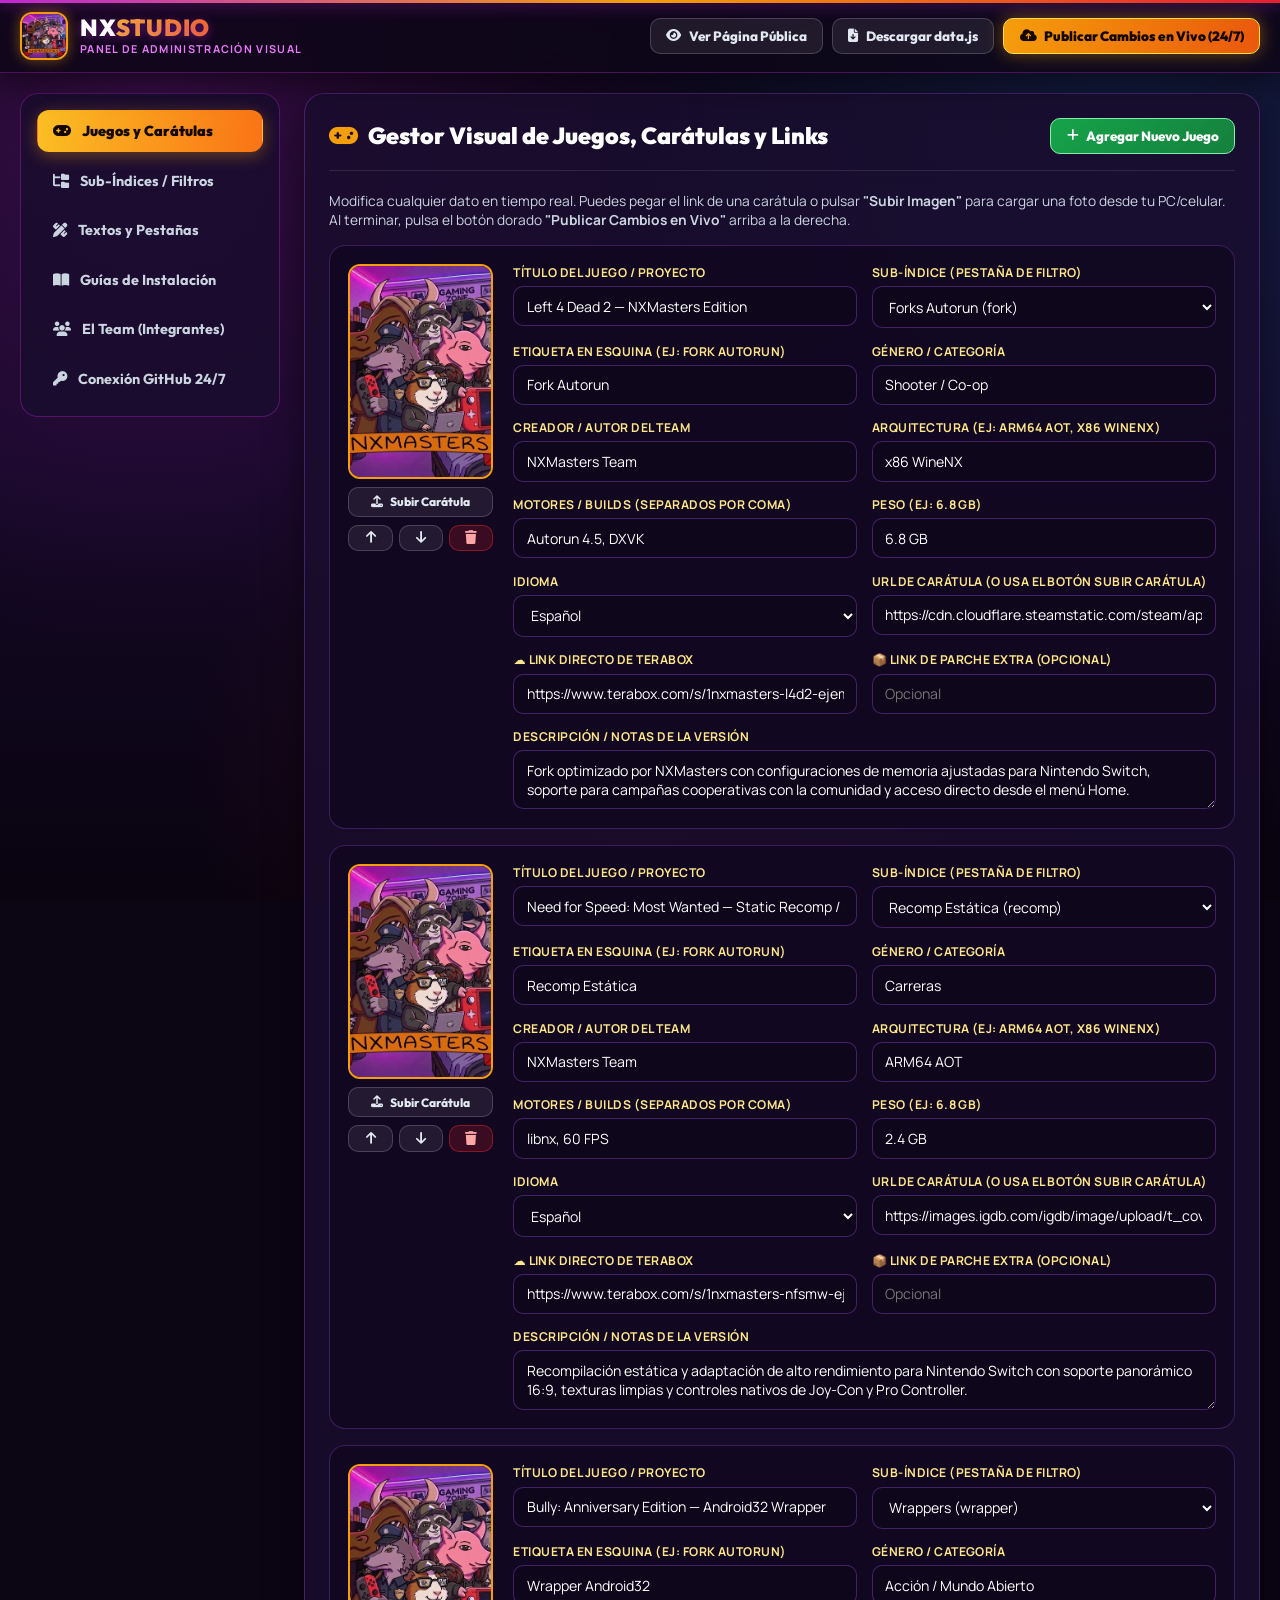
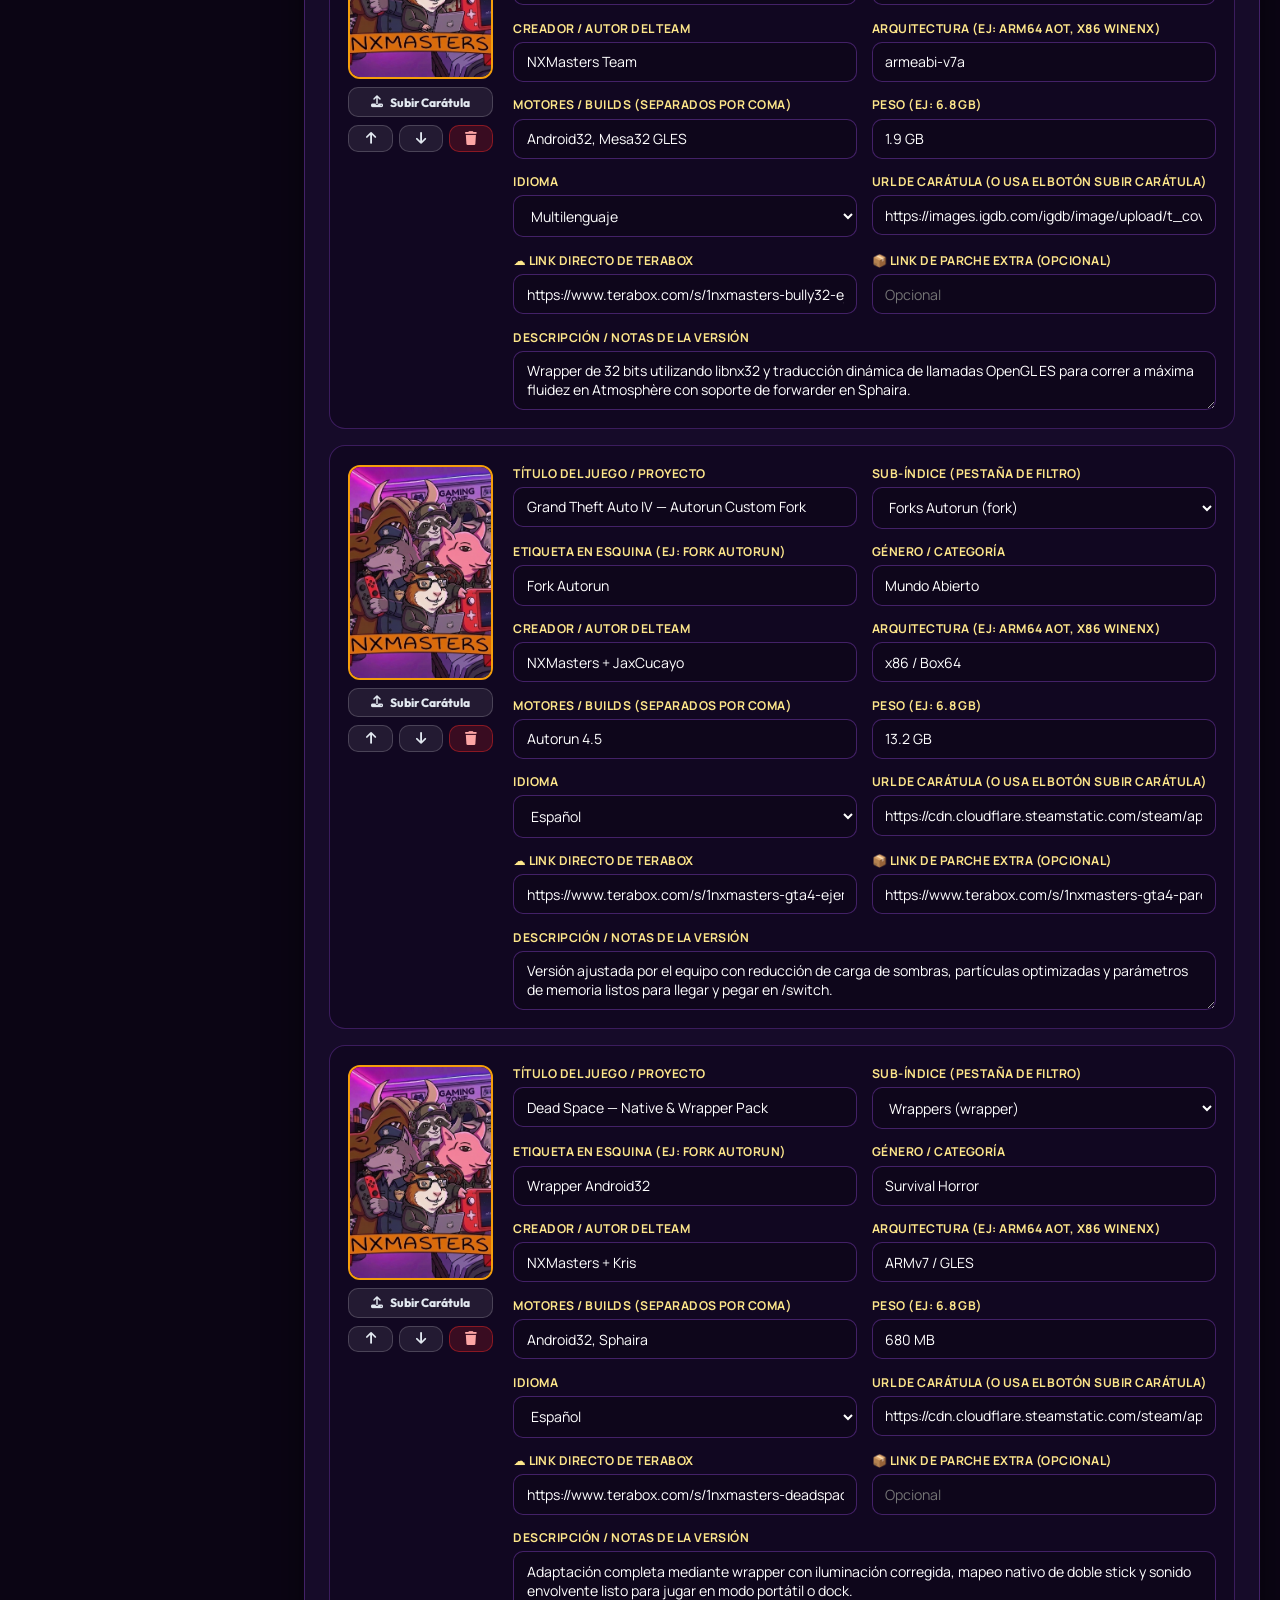
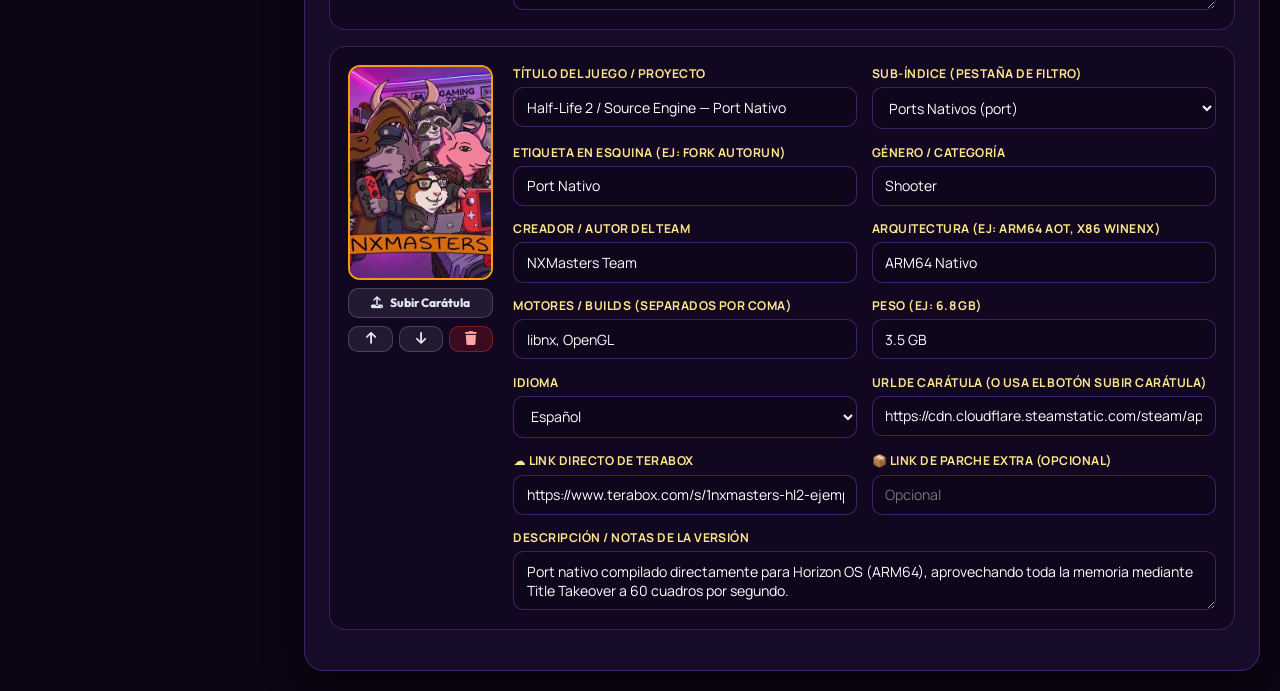
==== admin.html @ 5df5d1df "Add NXMASTERS Visual Studio CMS (admin.html)" ====
<!DOCTYPE html>
<html lang="es">
<head>
    <meta charset="UTF-8">
    <meta name="viewport" content="width=device-width, initial-scale=1.0">
    <title>NXMASTERS Studio — Editor Visual de la Página</title>
    <link rel="icon" type="image/jpeg" href="assets/nxmasters_logo.jpg">
    <link rel="preconnect" href="https://fonts.googleapis.com">
    <link rel="preconnect" href="https://fonts.gstatic.com" crossorigin>
    <link rel="stylesheet" href="https://fonts.googleapis.com/css2?family=Outfit:wght@400;600;700;800;900&family=Manrope:wght@400;500;700&display=swap">
    <link rel="stylesheet" href="https://cdnjs.cloudflare.com/ajax/libs/font-awesome/6.5.1/css/all.min.css">
    <link rel="stylesheet" href="styles.css">
    <style>
        .admin-layout {
            max-width: 1580px;
            margin: 0 auto;
            padding: 1.25rem;
            display: grid;
            grid-template-columns: 260px 1fr;
            gap: 1.5rem;
            align-items: start;
        }
        .admin-sidebar {
            background: var(--surface-1);
            border: 1px solid var(--border-neon);
            border-radius: 18px;
            padding: 1rem;
            position: sticky;
            top: 84px;
            display: flex;
            flex-direction: column;
            gap: 0.45rem;
        }
        .side-btn {
            display: flex;
            align-items: center;
            gap: 0.65rem;
            width: 100%;
            text-align: left;
            padding: 0.7rem 0.95rem;
            border-radius: 12px;
            border: 1px solid transparent;
            background: transparent;
            color: var(--text-muted);
            font-family: 'Outfit', sans-serif;
            font-weight: 700;
            font-size: 0.9rem;
            cursor: pointer;
            transition: all 0.2s;
        }
        .side-btn:hover {
            background: rgba(168, 85, 247, 0.14);
            color: #fff;
        }
        .side-btn.active {
            background: linear-gradient(100deg, #fbbf24, #f97316);
            color: #140800;
            font-weight: 900;
            box-shadow: 0 4px 16px rgba(245, 158, 11, 0.35);
        }
        .admin-panel {
            background: var(--surface-1);
            border: 1px solid rgba(168, 85, 247, 0.3);
            border-radius: 20px;
            padding: 1.5rem;
            box-shadow: 0 12px 36px rgba(0, 0, 0, 0.5);
        }
        .panel-header {
            display: flex;
            justify-content: space-between;
            align-items: center;
            flex-wrap: wrap;
            gap: 1rem;
            padding-bottom: 1rem;
            margin-bottom: 1.25rem;
            border-bottom: 1px solid rgba(255, 255, 255, 0.1);
        }
        .panel-header h2 {
            font-family: 'Outfit', sans-serif;
            font-size: 1.45rem;
            font-weight: 900;
            color: #fff;
            display: flex;
            align-items: center;
            gap: 0.6rem;
        }
        .form-grid {
            display: grid;
            grid-template-columns: repeat(auto-fit, minmax(240px, 1fr));
            gap: 0.9rem;
        }
        .field {
            display: flex;
            flex-direction: column;
            gap: 0.32rem;
        }
        .field.full {
            grid-column: 1 / -1;
        }
        .field label {
            font-size: 0.76rem;
            font-weight: 700;
            color: #fde68a;
            text-transform: uppercase;
            letter-spacing: 0.04em;
        }
        .field input, .field select, .field textarea {
            background: rgba(15, 7, 28, 0.92);
            border: 1px solid rgba(168, 85, 247, 0.35);
            border-radius: 10px;
            padding: 0.6rem 0.8rem;
            color: #fff;
            font-family: inherit;
            font-size: 0.88rem;
            width: 100%;
        }
        .field input:focus, .field select:focus, .field textarea:focus {
            outline: none;
            border-color: var(--banner-gold);
            box-shadow: 0 0 0 3px rgba(245, 158, 11, 0.2);
        }
        .editor-card {
            background: rgba(17, 8, 32, 0.85);
            border: 1px solid rgba(168, 85, 247, 0.28);
            border-radius: 16px;
            padding: 1.15rem;
            margin-bottom: 1rem;
            display: grid;
            grid-template-columns: 145px 1fr;
            gap: 1.25rem;
            align-items: start;
        }
        .cover-preview-box {
            display: flex;
            flex-direction: column;
            gap: 0.5rem;
            align-items: center;
        }
        .cover-preview-box img {
            width: 145px;
            height: 215px;
            object-fit: cover;
            border-radius: 12px;
            border: 2px solid var(--banner-gold);
            background: #120722;
        }
        .btn-action {
            display: inline-flex;
            align-items: center;
            justify-content: center;
            gap: 0.45rem;
            padding: 0.55rem 0.95rem;
            border-radius: 10px;
            font-family: 'Outfit', sans-serif;
            font-weight: 800;
            font-size: 0.84rem;
            cursor: pointer;
            border: 1px solid transparent;
            transition: all 0.2s;
            color: #fff;
        }
        .btn-add {
            background: linear-gradient(135deg, #16a34a, #15803d);
            border-color: #86efac;
        }
        .btn-publish {
            background: linear-gradient(100deg, #f59e0b, #ea580c);
            color: #140800;
            border-color: #fde047;
            font-weight: 900;
            box-shadow: 0 0 18px rgba(245, 158, 11, 0.45);
        }
        .btn-publish:hover {
            transform: translateY(-1px) scale(1.02);
        }
        .btn-danger {
            background: rgba(220, 38, 38, 0.2);
            border-color: rgba(220, 38, 38, 0.5);
            color: #fca5a5;
        }
        .btn-danger:hover {
            background: #dc2626;
            color: #fff;
        }
        .btn-soft {
            background: rgba(255, 255, 255, 0.08);
            border-color: rgba(255, 255, 255, 0.18);
            color: #e2e8f0;
        }
        .btn-soft:hover {
            background: rgba(255, 255, 255, 0.16);
        }
        .status-toast {
            position: fixed;
            bottom: 20px;
            right: 20px;
            z-index: 200;
            padding: 0.85rem 1.25rem;
            border-radius: 14px;
            background: #16a34a;
            color: #fff;
            font-family: 'Outfit', sans-serif;
            font-weight: 800;
            box-shadow: 0 12px 30px rgba(0,0,0,0.6);
            display: none;
        }
        @media (max-width: 900px) {
            .admin-layout { grid-template-columns: 1fr; }
            .admin-sidebar { position: static; flex-direction: row; flex-wrap: wrap; }
            .side-btn { width: auto; flex: 1 1 auto; }
            .editor-card { grid-template-columns: 1fr; justify-items: center; }
        }
    </style>
</head>
<body>

    <!-- BARRA SUPERIOR DEL ESTUDIO VISUAL -->
    <header class="glass-header">
        <div class="site-bar">
            <a href="index.html" class="brand">
                <img src="assets/nxmasters_logo.jpg" alt="Logo" class="brand-avatar">
                <div class="brand-title-wrap">
                    <span class="brand-name">NX<span class="brand-gold">STUDIO</span></span>
                    <span class="brand-sub">Panel de Administración Visual</span>
                </div>
            </a>

            <div style="display:flex;align-items:center;gap:0.6rem;flex-wrap:wrap;">
                <a href="index.html" target="_blank" class="btn-action btn-soft" style="text-decoration:none;">
                    <i class="fa-solid fa-eye"></i> Ver Página Pública
                </a>
                <button type="button" class="btn-action btn-soft" onclick="downloadDataJs()">
                    <i class="fa-solid fa-file-arrow-down"></i> Descargar data.js
                </button>
                <button type="button" class="btn-action btn-publish" id="btn-save-cloud" onclick="publishToGitHub()">
                    <i class="fa-solid fa-cloud-arrow-up"></i> Publicar Cambios en Vivo (24/7)
                </button>
            </div>
        </div>
    </header>

    <div class="admin-layout">
        <!-- MENÚ LATERAL -->
        <aside class="admin-sidebar">
            <button type="button" class="side-btn active" data-sec="juegos" onclick="showAdminSection('juegos')">
                <i class="fa-solid fa-gamepad"></i> Juegos y Carátulas
            </button>
            <button type="button" class="side-btn" data-sec="subindices" onclick="showAdminSection('subindices')">
                <i class="fa-solid fa-folder-tree"></i> Sub-Índices / Filtros
            </button>
            <button type="button" class="side-btn" data-sec="pagina" onclick="showAdminSection('pagina')">
                <i class="fa-solid fa-pen-ruler"></i> Textos y Pestañas
            </button>
            <button type="button" class="side-btn" data-sec="guias" onclick="showAdminSection('guias')">
                <i class="fa-solid fa-book-open"></i> Guías de Instalación
            </button>
            <button type="button" class="side-btn" data-sec="team" onclick="showAdminSection('team')">
                <i class="fa-solid fa-users"></i> El Team (Integrantes)
            </button>
            <button type="button" class="side-btn" data-sec="conexion" onclick="showAdminSection('conexion')">
                <i class="fa-solid fa-key"></i> Conexión GitHub 24/7
            </button>
        </aside>

        <!-- PANEL CENTRAL -->
        <main class="admin-panel">

            <!-- SECCIÓN 1: JUEGOS, CARÁTULAS Y LINKS TERABOX -->
            <section id="sec-juegos">
                <div class="panel-header">
                    <h2><i class="fa-solid fa-gamepad" style="color:var(--banner-gold);"></i> Gestor Visual de Juegos, Carátulas y Links</h2>
                    <button type="button" class="btn-action btn-add" onclick="addNewGame()">
                        <i class="fa-solid fa-plus"></i> Agregar Nuevo Juego
                    </button>
                </div>
                <p style="color:var(--text-muted);font-size:0.86rem;margin-bottom:1rem;">
                    Modifica cualquier dato en tiempo real. Puedes pegar el link de una carátula o pulsar <strong>"Subir Imagen"</strong> para cargar una foto desde tu PC/celular. Al terminar, pulsa el botón dorado <strong>"Publicar Cambios en Vivo"</strong> arriba a la derecha.
                </p>
                <div id="admin-games-list"></div>
            </section>

            <!-- SECCIÓN 2: SUB-ÍNDICES / CATEGORÍAS DE FILTRADO -->
            <section id="sec-subindices" class="hidden">
                <div class="panel-header">
                    <h2><i class="fa-solid fa-folder-tree" style="color:var(--banner-gold);"></i> Sub-Índices y Botones de Filtro</h2>
                    <button type="button" class="btn-action btn-add" onclick="addSubIndex()">
                        <i class="fa-solid fa-plus"></i> Nuevo Sub-Índice
                    </button>
                </div>
                <p style="color:var(--text-muted);font-size:0.86rem;margin-bottom:1rem;">
                    Aquí puedes crear nuevos sub-índices (por ejemplo: <em>DLCs</em>, <em>Mods</em>, <em>Parches</em>, <em>Emuladores</em>), cambiarles el nombre, el color de la etiqueta o el ícono FontAwesome.
                </p>
                <div id="admin-subindices-list"></div>
            </section>

            <!-- SECCIÓN 3: INFORMACIÓN DE LA PÁGINA Y PESTAÑAS -->
            <section id="sec-pagina" class="hidden">
                <div class="panel-header">
                    <h2><i class="fa-solid fa-pen-ruler" style="color:var(--banner-gold);"></i> Información de la Página, Banner y Pestañas</h2>
                </div>
                <div id="admin-site-form" class="form-grid"></div>
            </section>

            <!-- SECCIÓN 4: GUÍAS DE INSTALACIÓN -->
            <section id="sec-guias" class="hidden">
                <div class="panel-header">
                    <h2><i class="fa-solid fa-book-open" style="color:var(--banner-gold);"></i> Editor de Guías de Instalación</h2>
                    <button type="button" class="btn-action btn-add" onclick="addGuide()">
                        <i class="fa-solid fa-plus"></i> Nueva Tarjeta de Guía
                    </button>
                </div>
                <div id="admin-guides-list"></div>
            </section>

            <!-- SECCIÓN 5: EL TEAM -->
            <section id="sec-team" class="hidden">
                <div class="panel-header">
                    <h2><i class="fa-solid fa-users" style="color:var(--banner-gold);"></i> Integrantes del Team NXMASTERS</h2>
                    <button type="button" class="btn-action btn-add" onclick="addTeamMember()">
                        <i class="fa-solid fa-plus"></i> Agregar Integrante
                    </button>
                </div>
                <div id="admin-team-list"></div>
            </section>

            <!-- SECCIÓN 6: CONEXIÓN GITHUB -->
            <section id="sec-conexion" class="hidden">
                <div class="panel-header">
                    <h2><i class="fa-solid fa-key" style="color:var(--banner-gold);"></i> Conexión Directa con GitHub (`Boss-Shifu/nxmasters`)</h2>
                </div>
                <div class="form-grid">
                    <div class="field full">
                        <label>Repositorio de Destino (Usuario/Repo)</label>
                        <input type="text" id="gh-repo" value="Boss-Shifu/nxmasters" onchange="saveCreds()">
                    </div>
                    <div class="field full">
                        <label>Token de Acceso de GitHub (Se guarda de forma segura solo en tu navegador)</label>
                        <input type="password" id="gh-token" placeholder="gho_xxxxxxxxxxxx o ghp_xxxxxxxxxxxx" onchange="saveCreds()">
                        <small style="color:var(--text-dim);margin-top:0.35rem;">
                            💡 Si abres este panel con el acceso directo <strong>Abrir-Editor-Visual.bat</strong> de tu carpeta <code>WEB NXMasters</code>, el token se conecta automáticamente sin que tengas que escribir nada.
                        </small>
                    </div>
                </div>
            </section>

        </main>
    </div>

    <div id="toast" class="status-toast"></div>

    <script src="data.js"></script>
    <script>
        let state = JSON.parse(JSON.stringify(window.NX_CONFIG));

        document.addEventListener("DOMContentLoaded", () => {
            // Si viene token por hash desde Abrir-Editor-Visual.bat, guardarlo en localStorage y limpiar la URL
            if (window.location.hash.startsWith("#token=")) {
                const tok = decodeURIComponent(window.location.hash.replace("#token=", "").trim());
                if (tok) {
                    localStorage.setItem("nxm_gh_token", tok);
                    history.replaceState(null, "", window.location.pathname);
                    showToast("🔑 Conectado automáticamente a tu cuenta Boss-Shifu");
                }
            }
            document.getElementById("gh-token").value = localStorage.getItem("nxm_gh_token") || "";
            document.getElementById("gh-repo").value = localStorage.getItem("nxm_gh_repo") || "Boss-Shifu/nxmasters";

            renderAllAdmin();
        });

        function saveCreds() {
            localStorage.setItem("nxm_gh_token", document.getElementById("gh-token").value.trim());
            localStorage.setItem("nxm_gh_repo", document.getElementById("gh-repo").value.trim());
        }

        function showToast(msg, isError = false) {
            const t = document.getElementById("toast");
            t.style.background = isError ? "#dc2626" : "#16a34a";
            t.textContent = msg;
            t.style.display = "block";
            setTimeout(() => { t.style.display = "none"; }, 4200);
        }

        function showAdminSection(sec) {
            ["juegos", "subindices", "pagina", "guias", "team", "conexion"].forEach(s => {
                document.getElementById(`sec-${s}`).classList.toggle("hidden", s !== sec);
            });
            document.querySelectorAll(".admin-sidebar .side-btn").forEach(b => {
                b.classList.toggle("active", b.dataset.sec === sec);
            });
        }

        function renderAllAdmin() {
            renderAdminGames();
            renderAdminSubIndices();
            renderAdminSite();
            renderAdminGuides();
            renderAdminTeam();
        }

        // ================= 1. JUEGOS =================
        function renderAdminGames() {
            const container = document.getElementById("admin-games-list");
            const subOptions = (state.subIndices || []).filter(s => s.id !== "todos" && s.id !== "espanol");

            container.innerHTML = (state.games || []).map((g, idx) => `
                <div class="editor-card">
                    <div class="cover-preview-box">
                        <img src="${g.image || 'assets/nxmasters_logo.jpg'}" id="preview-img-${idx}" onerror="this.src='assets/nxmasters_logo.jpg'">
                        <label class="btn-action btn-soft" style="width:100%;font-size:0.75rem;padding:0.4rem;cursor:pointer;">
                            <i class="fa-solid fa-upload"></i> Subir Carátula
                            <input type="file" accept="image/*" style="display:none;" onchange="handleCoverUpload(${idx}, this)">
                        </label>
                        <div style="display:flex;gap:0.35rem;width:100%;">
                            <button type="button" class="btn-action btn-soft" style="flex:1;padding:0.35rem;" onclick="moveGame(${idx}, -1)" title="Subir"><i class="fa-solid fa-arrow-up"></i></button>
                            <button type="button" class="btn-action btn-soft" style="flex:1;padding:0.35rem;" onclick="moveGame(${idx}, 1)" title="Bajar"><i class="fa-solid fa-arrow-down"></i></button>
                            <button type="button" class="btn-action btn-danger" style="flex:1;padding:0.35rem;" onclick="deleteGame(${idx})" title="Eliminar"><i class="fa-solid fa-trash"></i></button>
                        </div>
                    </div>

                    <div class="form-grid">
                        <div class="field">
                            <label>Título del Juego / Proyecto</label>
                            <input type="text" value="${escapeAttr(g.title)}" oninput="state.games[${idx}].title = this.value">
                        </div>
                        <div class="field">
                            <label>Sub-Índice (Pestaña de Filtro)</label>
                            <select onchange="updateGameType(${idx}, this.value)">
                                ${subOptions.map(s => `<option value="${s.id}" ${g.type === s.id ? 'selected' : ''}>${s.label} (${s.id})</option>`).join("")}
                            </select>
                        </div>
                        <div class="field">
                            <label>Etiqueta en Esquina (Ej: Fork Autorun)</label>
                            <input type="text" value="${escapeAttr(g.typeLabel)}" oninput="state.games[${idx}].typeLabel = this.value">
                        </div>
                        <div class="field">
                            <label>Género / Categoría</label>
                            <input type="text" value="${escapeAttr(g.category)}" oninput="state.games[${idx}].category = this.value">
                        </div>
                        <div class="field">
                            <label>Creador / Autor del Team</label>
                            <input type="text" value="${escapeAttr(g.author)}" oninput="state.games[${idx}].author = this.value">
                        </div>
                        <div class="field">
                            <label>Arquitectura (Ej: ARM64 AOT, x86 WineNX)</label>
                            <input type="text" value="${escapeAttr(g.arch)}" oninput="state.games[${idx}].arch = this.value">
                        </div>
                        <div class="field">
                            <label>Motores / Builds (Separados por coma)</label>
                            <input type="text" value="${escapeAttr((g.engine || []).join(', '))}" oninput="state.games[${idx}].engine = this.value.split(',').map(x=>x.trim()).filter(Boolean)">
                        </div>
                        <div class="field">
                            <label>Peso (Ej: 6.8 GB)</label>
                            <input type="text" value="${escapeAttr(g.size)}" oninput="state.games[${idx}].size = this.value">
                        </div>
                        <div class="field">
                            <label>Idioma</label>
                            <select onchange="state.games[${idx}].language = this.value">
                                <option value="es" ${g.language === 'es' ? 'selected' : ''}>Español</option>
                                <option value="multi" ${g.language === 'multi' ? 'selected' : ''}>Multilenguaje</option>
                                <option value="en" ${g.language === 'en' ? 'selected' : ''}>Inglés</option>
                            </select>
                        </div>
                        <div class="field">
                            <label>URL de Carátula (o usa el botón Subir Carátula)</label>
                            <input type="text" id="img-input-${idx}" value="${escapeAttr(g.image)}" oninput="state.games[${idx}].image = this.value; document.getElementById('preview-img-${idx}').src = this.value">
                        </div>
                        <div class="field">
                            <label>☁️ Link Directo de TeraBox</label>
                            <input type="url" value="${escapeAttr(g.teraboxLink)}" placeholder="https://1024terabox.com/s/..." oninput="state.games[${idx}].teraboxLink = this.value">
                        </div>
                        <div class="field">
                            <label>📦 Link de Parche Extra (Opcional)</label>
                            <input type="url" value="${escapeAttr(g.patchLink || '')}" placeholder="Opcional" oninput="state.games[${idx}].patchLink = this.value">
                        </div>
                        <div class="field full">
                            <label>Descripción / Notas de la versión</label>
                            <textarea rows="2" oninput="state.games[${idx}].description = this.value">${escapeHtml(g.description || '')}</textarea>
                        </div>
                    </div>
                </div>
            `).join("");
        }

        function updateGameType(idx, newType) {
            state.games[idx].type = newType;
            const sub = (state.subIndices || []).find(s => s.id === newType);
            if (sub) state.games[idx].typeLabel = sub.label;
            renderAdminGames();
        }

        function addNewGame() {
            const nextId = Date.now();
            state.games.unshift({
                id: nextId,
                title: "Nuevo Proyecto NXMasters",
                type: "fork",
                typeLabel: "Fork Autorun",
                category: "Acción",
                arch: "ARM64 / WineNX",
                engine: ["Autorun 4.5"],
                size: "1.0 GB",
                language: "es",
                author: "NXMasters Team",
                image: "assets/nxmasters_logo.jpg",
                description: "Escribe aquí los detalles del port, wrapper, recompilación o fork.",
                teraboxLink: "https://www.terabox.com/",
                patchLink: ""
            });
            renderAdminGames();
            showToast("✨ Juego agregado al inicio de la lista");
        }

        function deleteGame(idx) {
            if (!confirm(`¿Eliminar "${state.games[idx].title}"?`)) return;
            state.games.splice(idx, 1);
            renderAdminGames();
        }

        function moveGame(idx, dir) {
            const target = idx + dir;
            if (target < 0 || target >= state.games.length) return;
            const temp = state.games[idx];
            state.games[idx] = state.games[target];
            state.games[target] = temp;
            renderAdminGames();
        }

        // Compresión de carátula en cliente para guardarla lista sin servidores externos
        function handleCoverUpload(idx, inputEl) {
            const file = inputEl.files && inputEl.files[0];
            if (!file) return;
            const reader = new FileReader();
            reader.onload = (e) => {
                const img = new Image();
                img.onload = () => {
                    const canvas = document.createElement("canvas");
                    const maxW = 480;
                    const maxH = 720;
                    let w = img.width;
                    let h = img.height;
                    if (w > maxW) { h = Math.round(h * (maxW / w)); w = maxW; }
                    if (h > maxH) { w = Math.round(w * (maxH / h)); h = maxH; }
                    canvas.width = w;
                    canvas.height = h;
                    const ctx = canvas.getContext("2d");
                    ctx.drawImage(img, 0, 0, w, h);
                    const dataUrl = canvas.toDataURL("image/jpeg", 0.84);
                    state.games[idx].image = dataUrl;
                    document.getElementById(`preview-img-${idx}`).src = dataUrl;
                    document.getElementById(`img-input-${idx}`).value = dataUrl;
                    showToast("🖼️ Carátula cargada y optimizada");
                };
                img.src = e.target.result;
            };
            reader.readAsDataURL(file);
        }

        // ================= 2. SUB-ÍNDICES =================
        function renderAdminSubIndices() {
            const container = document.getElementById("admin-subindices-list");
            container.innerHTML = (state.subIndices || []).map((sub, idx) => `
                <div class="form-grid" style="background:rgba(17,8,32,0.85);padding:1rem;border-radius:14px;margin-bottom:0.75rem;border:1px solid rgba(168,85,247,0.25);align-items:end;">
                    <div class="field">
                        <label>ID Interno (sin espacios)</label>
                        <input type="text" value="${escapeAttr(sub.id)}" ${sub.id === 'todos' ? 'disabled' : ''} oninput="state.subIndices[${idx}].id = this.value.toLowerCase().replace(/[^a-z0-9_-]/g,'')">
                    </div>
                    <div class="field">
                        <label>Nombre Visible en Botón</label>
                        <input type="text" value="${escapeAttr(sub.label)}" oninput="state.subIndices[${idx}].label = this.value">
                    </div>
                    <div class="field">
                        <label>Ícono (Ej: fa-bolt, fa-cube, fa-star)</label>
                        <input type="text" value="${escapeAttr(sub.icon || 'fa-gamepad')}" oninput="state.subIndices[${idx}].icon = this.value">
                    </div>
                    <div class="field">
                        <label>Color de Etiqueta</label>
                        <input type="color" value="${escapeAttr(sub.color || '#9333ea')}" style="height:40px;padding:4px;" oninput="state.subIndices[${idx}].color = this.value">
                    </div>
                    <div>
                        ${sub.id !== 'todos' ? `<button type="button" class="btn-action btn-danger" onclick="state.subIndices.splice(${idx},1);renderAdminSubIndices();renderAdminGames();"><i class="fa-solid fa-trash"></i> Borrar</button>` : ''}
                    </div>
                </div>
            `).join("");
        }

        function addSubIndex() {
            state.subIndices.push({
                id: "nuevo_" + (state.subIndices.length + 1),
                label: "Nueva Categoría",
                icon: "fa-star",
                color: "#0284c7"
            });
            renderAdminSubIndices();
            renderAdminGames();
        }

        // ================= 3. PÁGINA Y PESTAÑAS =================
        function renderAdminSite() {
            const s = state.site || (state.site = {});
            const nav = s.navTabs || (s.navTabs = { catalogo: "Catálogo", guias: "Guías de Instalación", team: "El Team" });
            const container = document.getElementById("admin-site-form");
            container.innerHTML = `
                <div class="field">
                    <label>Nombre Marca (Parte 1 Blanca)</label>
                    <input type="text" value="${escapeAttr(s.brandFirst || 'NX')}" oninput="state.site.brandFirst = this.value">
                </div>
                <div class="field">
                    <label>Nombre Marca (Parte 2 Dorada)</label>
                    <input type="text" value="${escapeAttr(s.brandHighlight || 'MASTERS')}" oninput="state.site.brandHighlight = this.value">
                </div>
                <div class="field">
                    <label>Subtítulo bajo el Logo</label>
                    <input type="text" value="${escapeAttr(s.subtitle || '')}" oninput="state.site.subtitle = this.value">
                </div>
                <div class="field">
                    <label>Texto Botón Comunidad (Discord / WhatsApp)</label>
                    <input type="text" value="${escapeAttr(s.communityLabel || '')}" oninput="state.site.communityLabel = this.value">
                </div>
                <div class="field full">
                    <label>Link de Invitación a tu Comunidad (Discord / WhatsApp / Telegram)</label>
                    <input type="url" value="${escapeAttr(s.communityUrl || '')}" oninput="state.site.communityUrl = this.value">
                </div>
                <div class="field">
                    <label>Nombre Pestaña 1 (Catálogo)</label>
                    <input type="text" value="${escapeAttr(nav.catalogo || 'Catálogo')}" oninput="state.site.navTabs.catalogo = this.value">
                </div>
                <div class="field">
                    <label>Nombre Pestaña 2 (Guías)</label>
                    <input type="text" value="${escapeAttr(nav.guias || 'Guías de Instalación')}" oninput="state.site.navTabs.guias = this.value">
                </div>
                <div class="field">
                    <label>Nombre Pestaña 3 (Team)</label>
                    <input type="text" value="${escapeAttr(nav.team || 'El Team')}" oninput="state.site.navTabs.team = this.value">
                </div>
                <div class="field">
                    <label>Título Banner (Prefijo)</label>
                    <input type="text" value="${escapeAttr(s.heroTitlePrefix || 'Bienvenidos a')}" oninput="state.site.heroTitlePrefix = this.value">
                </div>
                <div class="field">
                    <label>Título Banner (Cinta Dorada)</label>
                    <input type="text" value="${escapeAttr(s.heroRibbon || 'NXMASTERS')}" oninput="state.site.heroRibbon = this.value">
                </div>
                <div class="field full">
                    <label>Descripción Principal del Banner</label>
                    <textarea rows="3" oninput="state.site.heroDescription = this.value">${escapeHtml(s.heroDescription || '')}</textarea>
                </div>
                <div class="field full">
                    <label>Etiquetas del Banner (Separadas por coma)</label>
                    <input type="text" value="${escapeAttr((s.heroPills || []).join(', '))}" oninput="state.site.heroPills = this.value.split(',').map(x=>x.trim()).filter(Boolean)">
                </div>
            `;
        }

        // ================= 4. GUÍAS =================
        function renderAdminGuides() {
            const container = document.getElementById("admin-guides-list");
            container.innerHTML = (state.guides || []).map((g, idx) => `
                <div class="form-grid" style="background:rgba(17,8,32,0.85);padding:1.1rem;border-radius:14px;margin-bottom:0.85rem;border:1px solid rgba(168,85,247,0.25);">
                    <div class="field">
                        <label>Título de la Guía</label>
                        <input type="text" value="${escapeAttr(g.title)}" oninput="state.guides[${idx}].title = this.value">
                    </div>
                    <div class="field">
                        <label>Ícono (Ej: fa-bolt, fa-robot, fa-code-branch)</label>
                        <input type="text" value="${escapeAttr(g.icon || 'fa-book')}" oninput="state.guides[${idx}].icon = this.value">
                    </div>
                    <div class="field full">
                        <label>Pasos (Escribe 1 paso por cada línea)</label>
                        <textarea rows="4" oninput="state.guides[${idx}].steps = this.value.split('\\n').map(x=>x.trim()).filter(Boolean)">${escapeHtml((g.steps || []).join('\n'))}</textarea>
                    </div>
                    <div>
                        <button type="button" class="btn-action btn-danger" onclick="state.guides.splice(${idx},1);renderAdminGuides();"><i class="fa-solid fa-trash"></i> Eliminar Guía</button>
                    </div>
                </div>
            `).join("");
        }

        function addGuide() {
            state.guides.push({
                title: "Nueva Guía de Instalación",
                icon: "fa-screwdriver-wrench",
                steps: ["Paso 1: Descarga desde TeraBox.", "Paso 2: Copia a la microSD."]
            });
            renderAdminGuides();
        }

        // ================= 5. TEAM =================
        function renderAdminTeam() {
            const container = document.getElementById("admin-team-list");
            container.innerHTML = (state.team || []).map((m, idx) => `
                <div class="form-grid" style="background:rgba(17,8,32,0.85);padding:1rem;border-radius:14px;margin-bottom:0.75rem;border:1px solid rgba(168,85,247,0.25);align-items:end;">
                    <div class="field">
                        <label>Emoji / Avatar</label>
                        <input type="text" value="${escapeAttr(m.avatar)}" oninput="state.team[${idx}].avatar = this.value">
                    </div>
                    <div class="field">
                        <label>Nombre / Nick</label>
                        <input type="text" value="${escapeAttr(m.name)}" oninput="state.team[${idx}].name = this.value">
                    </div>
                    <div class="field">
                        <label>Rol en NXMASTERS</label>
                        <input type="text" value="${escapeAttr(m.role)}" oninput="state.team[${idx}].role = this.value">
                    </div>
                    <div class="field">
                        <label>Especialidad</label>
                        <input type="text" value="${escapeAttr(m.specialty)}" oninput="state.team[${idx}].specialty = this.value">
                    </div>
                    <div>
                        <button type="button" class="btn-action btn-danger" onclick="state.team.splice(${idx},1);renderAdminTeam();"><i class="fa-solid fa-trash"></i></button>
                    </div>
                </div>
            `).join("");
        }

        function addTeamMember() {
            state.team.push({
                name: "Nuevo Miembro",
                avatar: "🎮",
                role: "Developer NX",
                specialty: "Ports & Comunidad"
            });
            renderAdminTeam();
        }

        // ================= GENERACIÓN Y PUBLICACIÓN 24/7 =================
        function buildDataJsString() {
            return `/**\n * CONFIGURACIÓN GENERADA POR NXMASTERS STUDIO\n */\nwindow.NX_CONFIG = ${JSON.stringify(state, null, 4)};\nwindow.NX_GAMES = window.NX_CONFIG.games;\nwindow.NX_TEAM = window.NX_CONFIG.team;\n`;
        }

        function downloadDataJs() {
            const blob = new Blob([buildDataJsString()], { type: "application/javascript;charset=utf-8" });
            const a = document.createElement("a");
            a.href = URL.createObjectURL(blob);
            a.download = "data.js";
            a.click();
            showToast("💾 Archivo data.js descargado");
        }

        async function publishToGitHub() {
            const token = (document.getElementById("gh-token").value || localStorage.getItem("nxm_gh_token") || "").trim();
            const repo = (document.getElementById("gh-repo").value || localStorage.getItem("nxm_gh_repo") || "Boss-Shifu/nxmasters").trim();

            if (!token) {
                showAdminSection("conexion");
                showToast("⚠️ Ingresa tu Token o abre el panel desde Abrir-Editor-Visual.bat", true);
                return;
            }

            const btn = document.getElementById("btn-save-cloud");
            const originalText = btn.innerHTML;
            btn.innerHTML = `<i class="fa-solid fa-spinner fa-spin"></i> Publicando en vivo...`;
            btn.disabled = true;

            try {
                const apiUrl = `https://api.github.com/repos/${repo}/contents/data.js`;
                const getRes = await fetch(apiUrl, {
                    headers: { "Authorization": `Bearer ${token}`, "Accept": "application/vnd.github+json" }
                });
                let sha = undefined;
                if (getRes.ok) {
                    const info = await getRes.json();
                    sha = info.sha;
                }

                const contentUtf8 = buildDataJsString();
                const base64Content = btoa(unescape(encodeURIComponent(contentUtf8)));

                const putRes = await fetch(apiUrl, {
                    method: "PUT",
                    headers: {
                        "Authorization": `Bearer ${token}`,
                        "Accept": "application/vnd.github+json",
                        "Content-Type": "application/json"
                    },
                    body: JSON.stringify({
                        message: "Update catalog via NXMASTERS Visual Studio",
                        content: base64Content,
                        sha: sha,
                        branch: "main"
                    })
                });

                if (!putRes.ok) {
                    const errText = await putRes.text();
                    throw new Error(errText);
                }

                showToast("✅ ¡Publicado en vivo! En ~20 segundos se refleja en toda la web.");
            } catch (err) {
                console.error(err);
                showToast("❌ Error al publicar en GitHub. Verifica la pestaña Conexión.", true);
            } finally {
                btn.innerHTML = originalText;
                btn.disabled = false;
            }
        }

        function escapeAttr(str) {
            return String(str || "").replace(/&/g, "&amp;").replace(/"/g, "&quot;").replace(/</g, "&lt;").replace(/>/g, "&gt;");
        }
        function escapeHtml(str) {
            return String(str || "").replace(/&/g, "&amp;").replace(/</g, "&lt;").replace(/>/g, "&gt;");
        }
    </script>
</body>
</html>
---- styles.css ----
:root {
    --bg-deep: #0b0514;
    --bg-room: #130924;
    --surface-1: rgba(26, 14, 46, 0.84);
    --surface-2: rgba(39, 21, 68, 0.94);
    --neon-purple: #c026d3;
    --neon-violet: #a855f7;
    --banner-gold: #f59e0b;
    --banner-orange: #ea580c;
    --joy-red: #e5202f;
    --joy-blue: #2f8cff;
    --terabox-cyan: #00d2ff;
    --text-main: #f8fafc;
    --text-muted: #cbd5e1;
    --text-dim: #94a3b8;
    --border-neon: rgba(192, 38, 211, 0.35);
    --border-gold: rgba(245, 158, 11, 0.45);
    --ease-spring: cubic-bezier(0.34, 1.56, 0.64, 1);
    --ease-out: cubic-bezier(0.22, 1, 0.36, 1);
}

* {
    box-sizing: border-box;
    margin: 0;
    padding: 0;
}

body {
    background-color: var(--bg-deep);
    background-image:
        radial-gradient(circle at 12% 10%, rgba(192, 38, 211, 0.22) 0%, transparent 40%),
        radial-gradient(circle at 88% 15%, rgba(47, 140, 255, 0.18) 0%, transparent 42%),
        radial-gradient(circle at 50% 85%, rgba(229, 32, 47, 0.14) 0%, transparent 45%),
        linear-gradient(180deg, #0d0518 0%, #140826 50%, #090410 100%);
    background-attachment: fixed;
    color: var(--text-main);
    font-family: 'Manrope', system-ui, -apple-system, sans-serif;
    min-height: 100vh;
    display: flex;
    flex-direction: column;
    justify-content: space-between;
    overflow-x: hidden;
}

body::before {
    content: "";
    position: fixed;
    top: 0;
    left: 0;
    right: 0;
    height: 3px;
    background: linear-gradient(90deg, var(--neon-purple), var(--banner-gold), var(--joy-red), var(--joy-blue), var(--neon-purple));
    background-size: 200% 100%;
    animation: ledFlow 6s linear infinite;
    z-index: 100;
    box-shadow: 0 0 16px var(--neon-purple);
}

@keyframes ledFlow {
    0% { background-position: 0% 50%; }
    100% { background-position: 200% 50%; }
}

.glass-header {
    position: sticky;
    top: 0;
    z-index: 50;
    background: rgba(13, 6, 24, 0.86);
    backdrop-filter: blur(16px);
    -webkit-backdrop-filter: blur(16px);
    border-bottom: 1px solid var(--border-neon);
    box-shadow: 0 8px 32px rgba(0, 0, 0, 0.55);
}

.site-bar {
    max-width: 1640px;
    margin: 0 auto;
    padding: 0.75rem 1.25rem;
    display: flex;
    align-items: center;
    justify-content: space-between;
    gap: 1rem;
    flex-wrap: wrap;
}

.brand {
    display: inline-flex;
    align-items: center;
    gap: 0.75rem;
    text-decoration: none;
}

.brand-avatar {
    width: 48px;
    height: 48px;
    border-radius: 12px;
    object-fit: cover;
    border: 2px solid var(--banner-gold);
    box-shadow: 0 0 14px rgba(245, 158, 11, 0.45);
    transition: transform 0.25s var(--ease-spring);
}

.brand:hover .brand-avatar {
    transform: scale(1.08) rotate(-3deg);
}

.brand-title-wrap {
    display: flex;
    flex-direction: column;
}

.brand-name {
    font-family: 'Outfit', sans-serif;
    font-weight: 900;
    font-size: 1.45rem;
    letter-spacing: 0.04em;
    color: #fff;
    line-height: 1;
    text-shadow: 0 2px 10px rgba(192, 38, 211, 0.5);
}

.brand-gold {
    background: linear-gradient(90deg, #fbbf24, #f97316);
    -webkit-background-clip: text;
    -webkit-text-fill-color: transparent;
}

.brand-sub {
    font-size: 0.68rem;
    font-weight: 700;
    letter-spacing: 0.12em;
    text-transform: uppercase;
    color: #e879f9;
    margin-top: 2px;
}

.search-box {
    position: relative;
    flex: 1 1 240px;
    max-width: 380px;
    transition: max-width 0.35s var(--ease-out);
}

.search-box:focus-within {
    max-width: 450px;
}

.search-box i {
    position: absolute;
    left: 14px;
    top: 50%;
    transform: translateY(-50%);
    color: var(--text-dim);
    font-size: 0.9rem;
    transition: color 0.2s;
}

.search-box:focus-within i {
    color: var(--banner-gold);
}

.glow-input {
    width: 100%;
    background: rgba(25, 12, 44, 0.9);
    border: 1px solid rgba(168, 85, 247, 0.35);
    border-radius: 999px;
    padding: 0.58rem 1rem 0.58rem 2.4rem;
    color: #fff;
    font-size: 0.88rem;
    font-family: inherit;
    transition: all 0.25s var(--ease-out);
}

.glow-input::placeholder {
    color: var(--text-dim);
}

.glow-input:focus {
    outline: none;
    border-color: var(--banner-gold);
    box-shadow: 0 0 0 3px rgba(245, 158, 11, 0.22), 0 0 18px rgba(192, 38, 211, 0.35);
}

.site-links {
    display: flex;
    align-items: center;
    gap: 0.35rem;
    flex-wrap: wrap;
}

.nav-pill {
    display: inline-flex;
    align-items: center;
    gap: 0.45rem;
    padding: 0.5rem 0.9rem;
    border-radius: 999px;
    color: var(--text-muted);
    text-decoration: none;
    font-family: 'Outfit', sans-serif;
    font-weight: 600;
    font-size: 0.86rem;
    background: transparent;
    border: 1px solid transparent;
    cursor: pointer;
    transition: all 0.22s var(--ease-out);
}

.nav-pill:hover {
    color: #fff;
    background: rgba(168, 85, 247, 0.14);
    border-color: rgba(168, 85, 247, 0.3);
}

.nav-pill.nav-active {
    color: #1a0d00;
    background: linear-gradient(100deg, #fbbf24, #f97316);
    border-color: #fde047;
    font-weight: 800;
    box-shadow: 0 0 18px rgba(245, 158, 11, 0.4);
}

.community-btn {
    display: inline-flex;
    align-items: center;
    gap: 0.5rem;
    padding: 0.55rem 1.05rem;
    border-radius: 999px;
    font-family: 'Outfit', sans-serif;
    font-weight: 700;
    font-size: 0.86rem;
    color: #fff;
    text-decoration: none;
    background: linear-gradient(135deg, #7e22ce, #c026d3);
    border: 1px solid rgba(240, 171, 252, 0.45);
    box-shadow: 0 4px 16px rgba(192, 38, 211, 0.4);
    transition: transform 0.25s var(--ease-spring), box-shadow 0.25s;
}

.community-btn:hover {
    transform: translateY(-2px) scale(1.02);
    box-shadow: 0 6px 22px rgba(192, 38, 211, 0.65);
}

.main-wrap {
    max-width: 1640px;
    margin: 0 auto;
    padding: 1.25rem;
    width: 100%;
    flex: 1;
}

.hero-banner {
    background: linear-gradient(135deg, rgba(35, 14, 64, 0.92) 0%, rgba(19, 8, 38, 0.96) 100%);
    border: 1px solid var(--border-neon);
    border-radius: 22px;
    padding: 1.4rem 1.75rem;
    margin-bottom: 1.5rem;
    display: grid;
    grid-template-columns: auto 1fr;
    align-items: center;
    gap: 1.5rem;
    position: relative;
    overflow: hidden;
    box-shadow: 0 14px 40px rgba(0, 0, 0, 0.5), inset 0 0 32px rgba(192, 38, 211, 0.12);
}

.hero-banner::after {
    content: "GAMING ZONE";
    position: absolute;
    right: 24px;
    top: 12px;
    font-family: 'Outfit', sans-serif;
    font-weight: 900;
    font-size: 2.6rem;
    letter-spacing: 0.08em;
    color: rgba(255, 255, 255, 0.04);
    pointer-events: none;
}

.hero-logo-card {
    width: 124px;
    height: 124px;
    border-radius: 18px;
    overflow: hidden;
    border: 2px solid var(--banner-gold);
    box-shadow: 0 0 24px rgba(245, 158, 11, 0.45);
    flex-shrink: 0;
    transition: transform 0.3s var(--ease-spring);
}

.hero-logo-card:hover {
    transform: scale(1.05) rotate(-2deg);
}

.hero-logo-card img {
    width: 100%;
    height: 100%;
    object-fit: cover;
}

.hero-info h1 {
    font-family: 'Outfit', sans-serif;
    font-weight: 900;
    font-size: clamp(1.35rem, 2.4vw, 2rem);
    color: #fff;
    display: flex;
    align-items: center;
    gap: 0.65rem;
    flex-wrap: wrap;
}

.ribbon-tag {
    display: inline-block;
    background: linear-gradient(100deg, #f59e0b, #ea580c);
    color: #140800;
    font-weight: 900;
    padding: 0.15rem 0.7rem;
    border-radius: 8px;
    border: 2px solid #dc2626;
    font-size: 0.85em;
    letter-spacing: 0.05em;
    box-shadow: 0 4px 12px rgba(234, 88, 12, 0.4);
}

.hero-info p {
    color: var(--text-muted);
    font-size: 0.92rem;
    margin-top: 0.45rem;
    max-width: 780px;
    line-height: 1.55;
}

.hero-badges {
    display: flex;
    flex-wrap: wrap;
    gap: 0.5rem;
    margin-top: 0.75rem;
}

.tech-pill {
    font-size: 0.75rem;
    font-weight: 700;
    padding: 0.25rem 0.65rem;
    border-radius: 999px;
    display: inline-flex;
    align-items: center;
    gap: 0.35rem;
    background: rgba(255, 255, 255, 0.06);
    border: 1px solid rgba(255, 255, 255, 0.14);
    color: #e2e8f0;
}

.tech-pill.terabox {
    background: rgba(0, 210, 255, 0.12);
    border-color: rgba(0, 210, 255, 0.4);
    color: #7dd3fc;
}

.filters-bar {
    display: flex;
    flex-wrap: wrap;
    align-items: center;
    gap: 0.55rem;
    margin-bottom: 1.25rem;
}

.filter-tab {
    background: var(--surface-1);
    border: 1px solid rgba(168, 85, 247, 0.28);
    color: var(--text-muted);
    padding: 0.46rem 0.9rem;
    border-radius: 999px;
    font-family: 'Outfit', sans-serif;
    font-weight: 600;
    font-size: 0.82rem;
    cursor: pointer;
    display: inline-flex;
    align-items: center;
    gap: 0.4rem;
    transition: all 0.2s var(--ease-out);
}

.filter-tab:hover {
    transform: translateY(-2px);
    color: #fff;
    border-color: var(--neon-purple);
}

.filter-tab.activo {
    background: linear-gradient(135deg, #c026d3, #7e22ce);
    color: #fff;
    border-color: #f0abfc;
    box-shadow: 0 0 14px rgba(192, 38, 211, 0.45);
}

.count-badge {
    margin-left: auto;
    font-family: 'Outfit', sans-serif;
    font-size: 0.8rem;
    font-weight: 700;
    padding: 0.35rem 0.8rem;
    border-radius: 999px;
    background: rgba(245, 158, 11, 0.14);
    border: 1px solid var(--border-gold);
    color: #fde68a;
}

.games-grid {
    display: grid;
    grid-template-columns: repeat(auto-fill, minmax(225px, 1fr));
    gap: 1.15rem;
}

.post-card {
    background: var(--surface-1);
    border: 1px solid rgba(168, 85, 247, 0.24);
    border-radius: 18px;
    overflow: hidden;
    display: flex;
    flex-direction: column;
    transition: transform 0.28s var(--ease-out), border-color 0.28s, box-shadow 0.28s;
    box-shadow: 0 10px 26px rgba(0, 0, 0, 0.45);
}

.post-card:hover {
    transform: translateY(-6px);
    border-color: var(--banner-gold);
    box-shadow: 0 16px 34px rgba(0, 0, 0, 0.65), 0 0 22px rgba(192, 38, 211, 0.3);
}

.cover-wrap {
    position: relative;
    aspect-ratio: 2 / 3;
    width: 100%;
    overflow: hidden;
    background: #1a0b2e;
}

.cover-wrap img {
    width: 100%;
    height: 100%;
    object-fit: cover;
    transition: transform 0.45s var(--ease-out);
}

.post-card:hover .cover-wrap img {
    transform: scale(1.06);
}

.badge-lang {
    position: absolute;
    top: 10px;
    left: 10px;
    z-index: 2;
    padding: 0.22rem 0.6rem;
    border-radius: 999px;
    font-family: 'Outfit', sans-serif;
    font-size: 0.72rem;
    font-weight: 700;
    display: inline-flex;
    align-items: center;
    gap: 0.3rem;
    backdrop-filter: blur(8px);
}

.badge-es { background: rgba(220, 38, 38, 0.88); color: #fff; border: 1px solid rgba(254, 202, 202, 0.45); }
.badge-multi { background: rgba(124, 58, 237, 0.88); color: #fff; border: 1px solid rgba(221, 214, 254, 0.45); }
.badge-en { background: rgba(30, 41, 59, 0.88); color: #cbd5e1; border: 1px solid rgba(148, 163, 184, 0.4); }

.badge-type {
    position: absolute;
    top: 10px;
    right: 10px;
    z-index: 2;
    padding: 0.22rem 0.65rem;
    border-radius: 999px;
    font-family: 'Outfit', sans-serif;
    font-size: 0.72rem;
    font-weight: 800;
    display: inline-flex;
    align-items: center;
    gap: 0.32rem;
    color: #fff;
    box-shadow: 0 4px 12px rgba(0, 0, 0, 0.45);
}

.type-fork { background: linear-gradient(135deg, #2563eb, #1d4ed8); }
.type-wrapper { background: linear-gradient(135deg, #16a34a, #15803d); }
.type-port { background: linear-gradient(135deg, #ea580c, #c2410c); }
.type-recomp { background: linear-gradient(135deg, #c026d3, #9333ea); border: 1px solid #f5d0fe; }

.cover-builds {
    position: absolute;
    bottom: 10px;
    right: 10px;
    z-index: 2;
    display: flex;
    gap: 0.3rem;
    flex-wrap: wrap;
}

.cover-build {
    background: rgba(15, 7, 28, 0.9);
    border: 1px solid var(--border-gold);
    color: #fde047;
    font-family: 'Outfit', sans-serif;
    font-size: 0.7rem;
    font-weight: 700;
    padding: 0.16rem 0.5rem;
    border-radius: 6px;
}

.card-body {
    padding: 0.95rem;
    display: flex;
    flex-direction: column;
    gap: 0.5rem;
    flex: 1;
}

.card-top {
    display: flex;
    align-items: center;
    justify-content: space-between;
    gap: 0.4rem;
}

.chip-cat {
    font-size: 0.7rem;
    font-weight: 800;
    text-transform: uppercase;
    letter-spacing: 0.05em;
    padding: 0.18rem 0.55rem;
    border-radius: 6px;
    background: rgba(229, 32, 47, 0.18);
    color: #fda4af;
    border: 1px solid rgba(229, 32, 47, 0.35);
}

.credit-porter {
    font-size: 0.72rem;
    font-weight: 700;
    color: #f5d0fe;
    background: rgba(192, 38, 211, 0.18);
    border: 1px solid rgba(192, 38, 211, 0.35);
    padding: 0.15rem 0.5rem;
    border-radius: 999px;
    display: inline-flex;
    align-items: center;
    gap: 0.3rem;
}

.card-title {
    font-family: 'Outfit', sans-serif;
    font-size: 1.02rem;
    font-weight: 800;
    color: #fff;
    line-height: 1.25;
}

.card-specs {
    display: flex;
    flex-wrap: wrap;
    gap: 0.45rem;
    margin-top: auto;
    padding-top: 0.35rem;
    font-size: 0.74rem;
    color: var(--text-dim);
}

.spec {
    display: inline-flex;
    align-items: center;
    gap: 0.3rem;
    background: rgba(255, 255, 255, 0.04);
    padding: 0.18rem 0.48rem;
    border-radius: 6px;
}

.card-actions {
    display: grid;
    grid-template-columns: 1fr auto;
    gap: 0.45rem;
    margin-top: 0.45rem;
}

.btn-terabox {
    display: inline-flex;
    align-items: center;
    justify-content: center;
    gap: 0.45rem;
    padding: 0.58rem 0.75rem;
    border-radius: 10px;
    font-family: 'Outfit', sans-serif;
    font-weight: 800;
    font-size: 0.82rem;
    color: #fff;
    text-decoration: none;
    background: linear-gradient(100deg, #0284c7, #2563eb);
    border: 1px solid rgba(125, 211, 252, 0.45);
    box-shadow: 0 4px 14px rgba(2, 132, 199, 0.35);
    cursor: pointer;
    transition: all 0.2s var(--ease-out);
}

.btn-terabox:hover {
    filter: brightness(1.12);
    transform: translateY(-1px);
    box-shadow: 0 6px 18px rgba(2, 132, 199, 0.55);
}

.btn-info {
    display: inline-flex;
    align-items: center;
    justify-content: center;
    width: 38px;
    border-radius: 10px;
    background: rgba(255, 255, 255, 0.07);
    border: 1px solid rgba(255, 255, 255, 0.16);
    color: var(--text-muted);
    cursor: pointer;
    transition: all 0.2s;
}

.btn-info:hover {
    color: #fff;
    border-color: var(--banner-gold);
    background: rgba(245, 158, 11, 0.18);
}

.team-grid {
    display: grid;
    grid-template-columns: repeat(auto-fill, minmax(260px, 1fr));
    gap: 1rem;
    margin-top: 1rem;
}

.member-card {
    background: var(--surface-1);
    border: 1px solid var(--border-neon);
    border-radius: 16px;
    padding: 1.15rem;
    display: flex;
    align-items: center;
    gap: 0.95rem;
    transition: transform 0.25s var(--ease-out), border-color 0.25s;
}

.member-card:hover {
    transform: translateY(-4px);
    border-color: var(--banner-gold);
}

.member-icon {
    width: 54px;
    height: 54px;
    border-radius: 14px;
    display: flex;
    align-items: center;
    justify-content: center;
    font-size: 1.65rem;
    background: rgba(192, 38, 211, 0.16);
    border: 1px solid var(--border-gold);
    flex-shrink: 0;
}

.guide-grid {
    display: grid;
    grid-template-columns: repeat(auto-fit, minmax(300px, 1fr));
    gap: 1.15rem;
    margin-top: 1rem;
}

.guide-card {
    background: var(--surface-1);
    border: 1px solid rgba(168, 85, 247, 0.28);
    border-radius: 16px;
    padding: 1.25rem;
}

.guide-card h3 {
    font-family: 'Outfit', sans-serif;
    font-size: 1.08rem;
    font-weight: 800;
    color: #fde047;
    margin-bottom: 0.75rem;
    display: flex;
    align-items: center;
    gap: 0.5rem;
}

.guide-steps {
    list-style: none;
    display: flex;
    flex-direction: column;
    gap: 0.55rem;
    font-size: 0.86rem;
    color: var(--text-muted);
}

.guide-steps li {
    display: flex;
    align-items: baseline;
    gap: 0.6rem;
}

.step-num {
    background: linear-gradient(135deg, #f59e0b, #ea580c);
    color: #140800;
    font-weight: 900;
    font-size: 0.72rem;
    width: 22px;
    height: 22px;
    border-radius: 999px;
    display: inline-flex;
    align-items: center;
    justify-content: center;
    flex-shrink: 0;
}

.modal-juego {
    margin: auto;
    background: var(--surface-2);
    color: var(--text-main);
    border: 1px solid var(--banner-gold);
    border-radius: 20px;
    max-width: 740px;
    width: calc(100% - 2rem);
    padding: 1.5rem;
    box-shadow: 0 24px 64px rgba(0, 0, 0, 0.85), 0 0 36px rgba(192, 38, 211, 0.35);
}

.modal-juego::backdrop {
    background: rgba(5, 2, 12, 0.82);
    backdrop-filter: blur(6px);
}

.modal-header {
    display: flex;
    justify-content: space-between;
    align-items: flex-start;
    gap: 1rem;
    margin-bottom: 1rem;
}

.modal-close {
    background: rgba(255, 255, 255, 0.08);
    border: 1px solid rgba(255, 255, 255, 0.2);
    color: #fff;
    width: 36px;
    height: 36px;
    border-radius: 50%;
    cursor: pointer;
}

.footer-glow {
    border-top: 1px solid var(--border-neon);
    background: rgba(9, 4, 16, 0.9);
    padding: 2rem 1rem;
    margin-top: 3rem;
    text-align: center;
    color: var(--text-dim);
    font-size: 0.82rem;
}

.hidden {
    display: none !important;
}

@media (max-width: 768px) {
    .hero-banner {
        grid-template-columns: 1fr;
        text-align: center;
        justify-items: center;
    }
    .hero-badges {
        justify-content: center;
    }
}
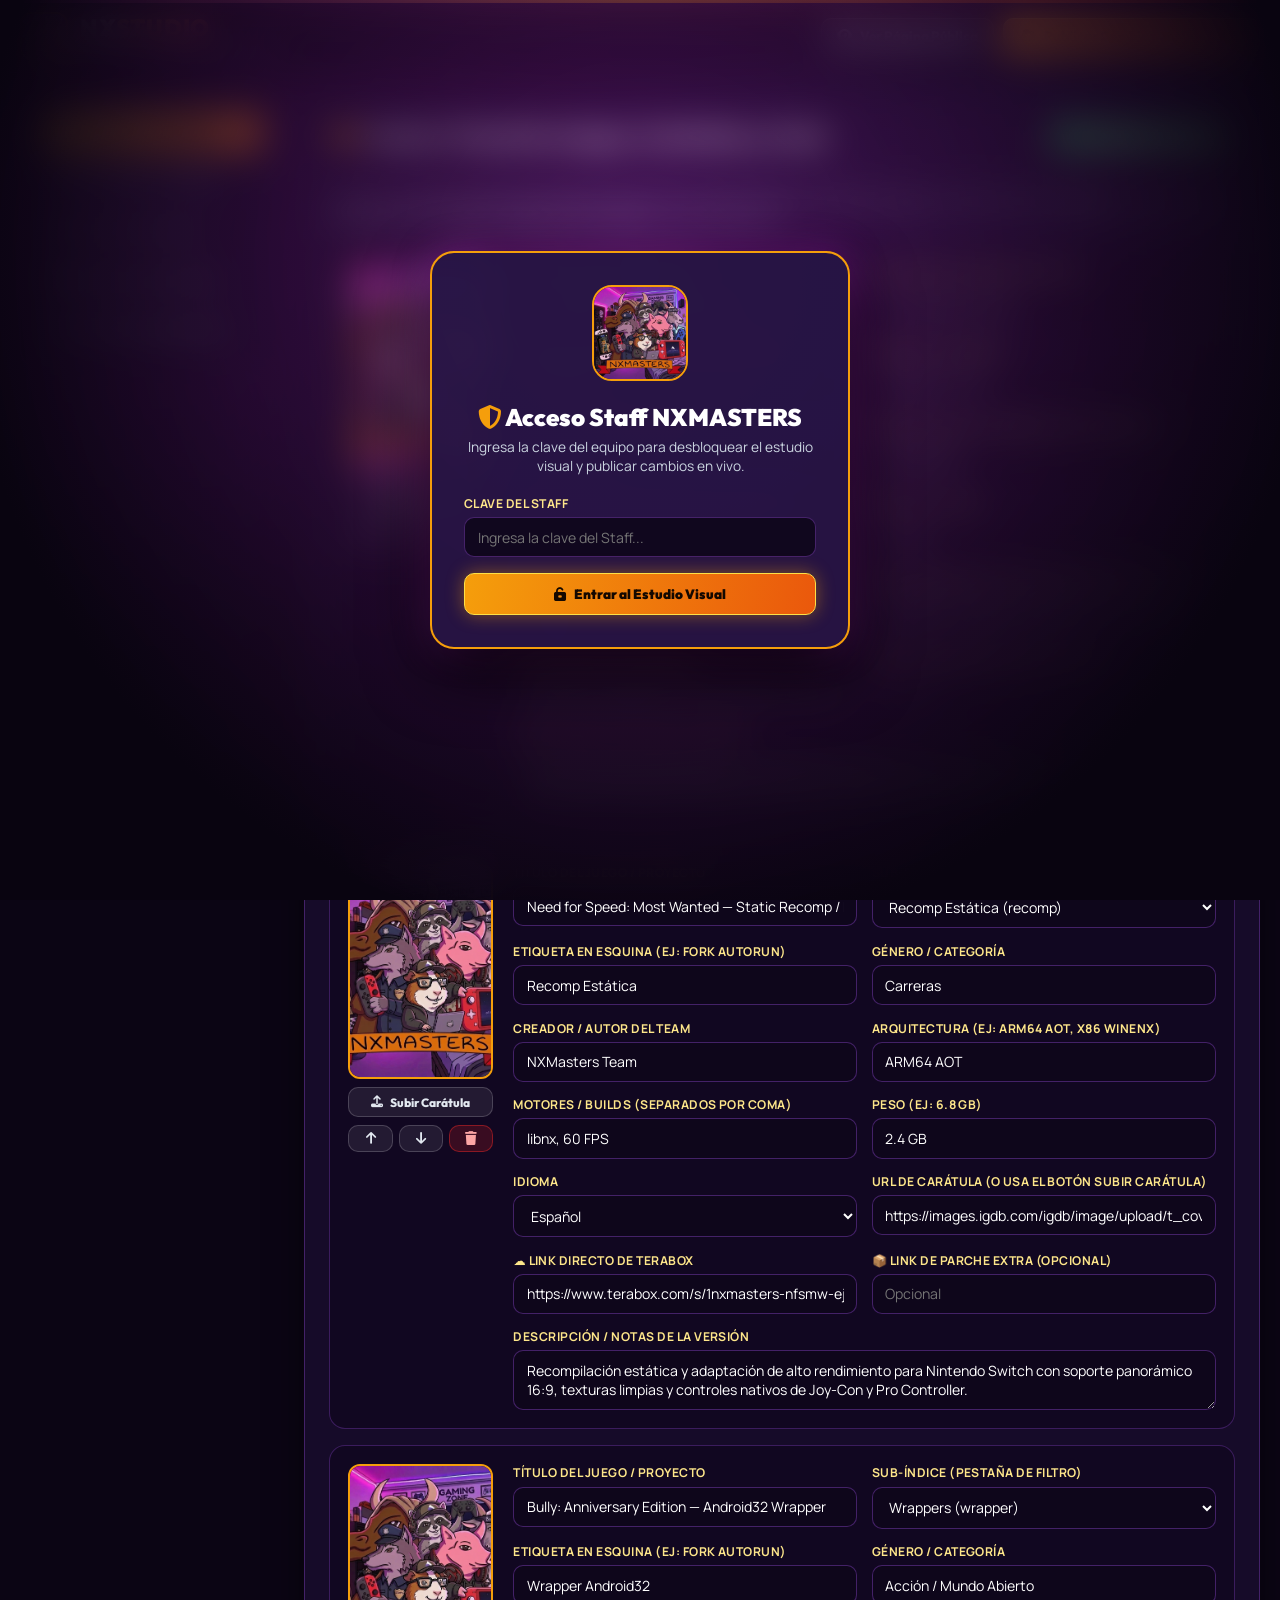
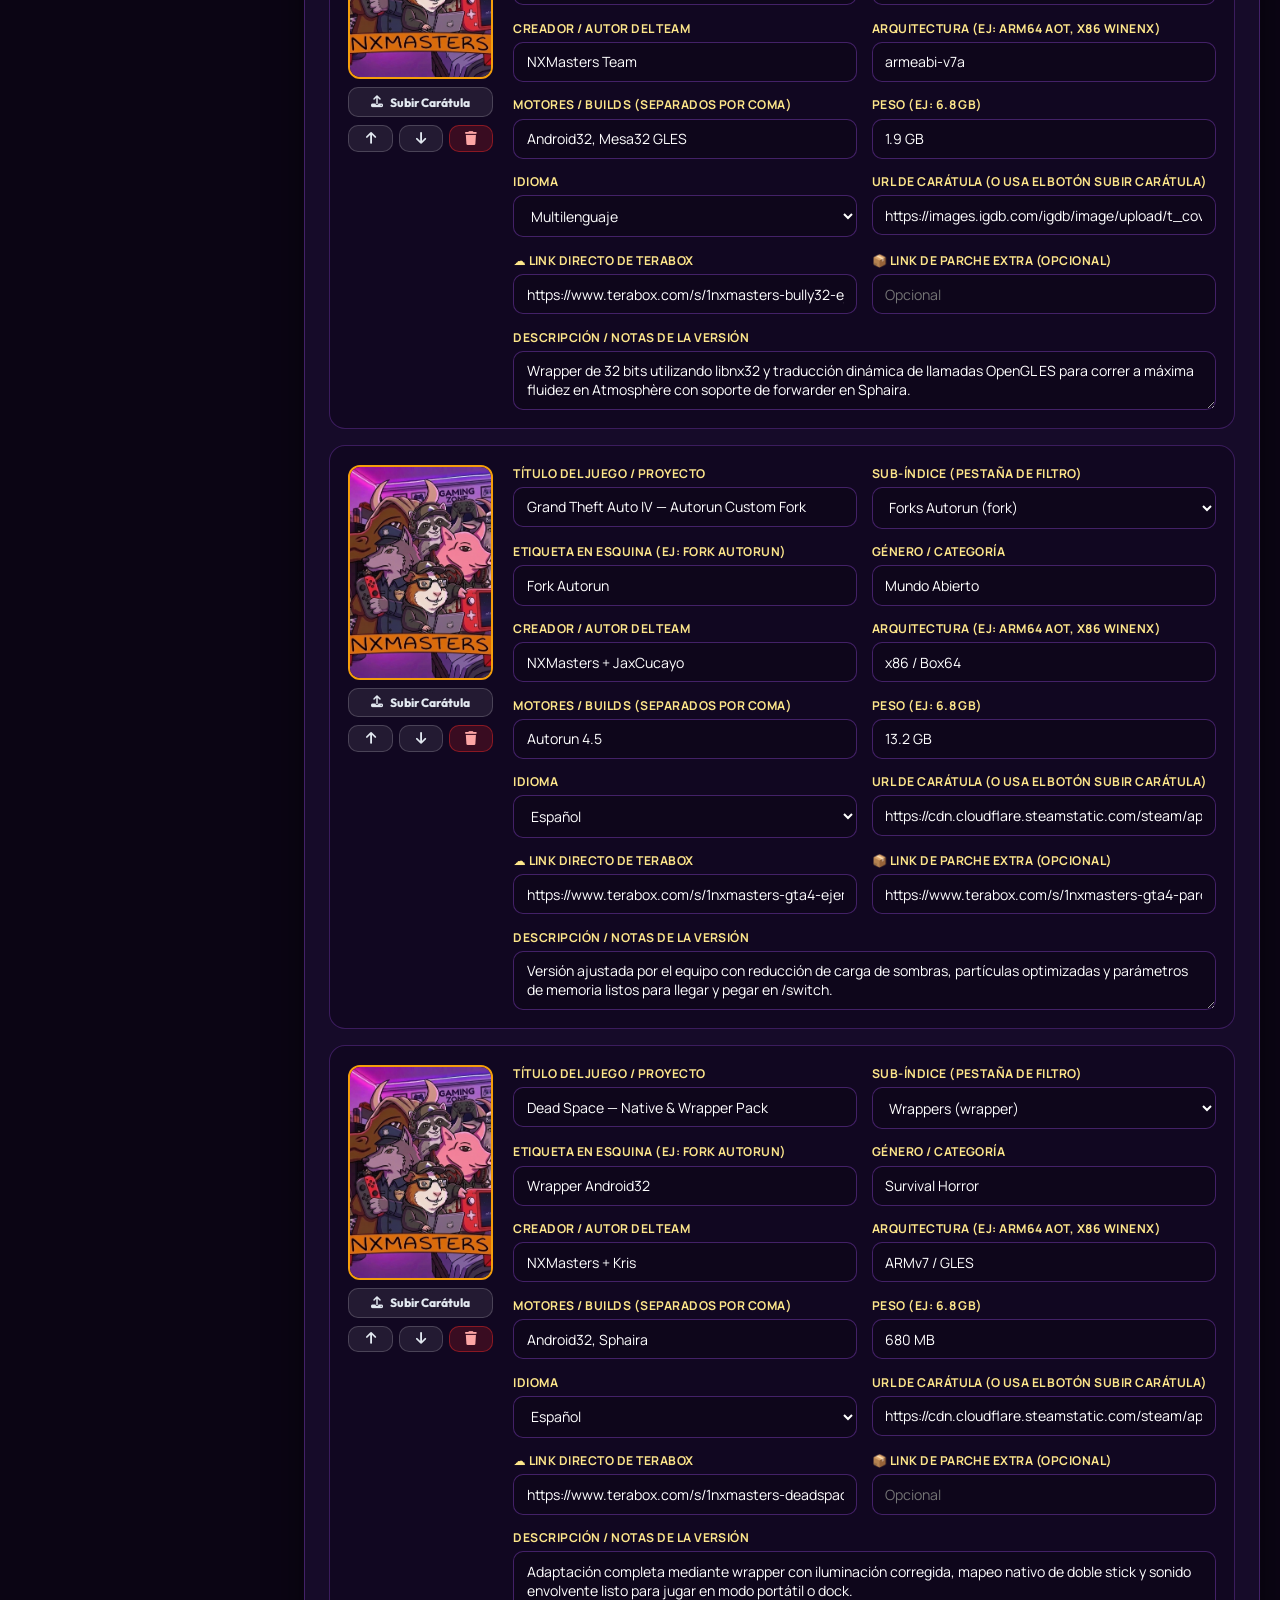
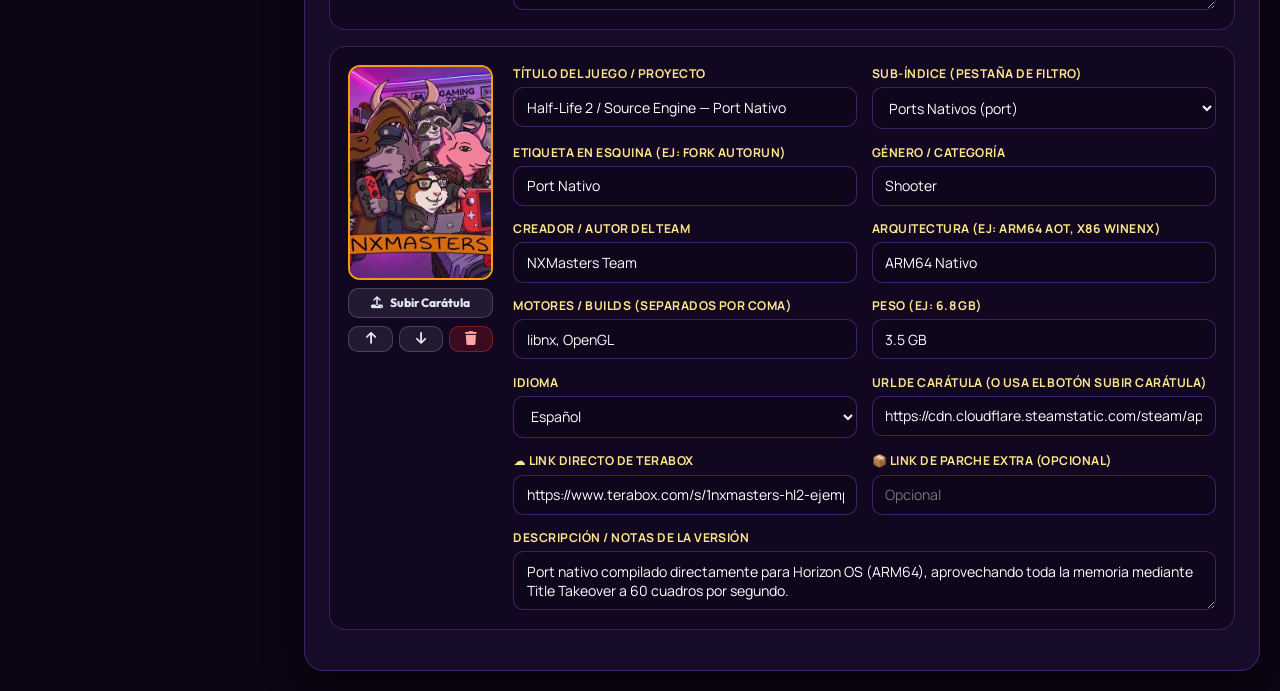
==== commit a627f617: "Enable shared Staff encrypted access in admin.html" ====
--- a/admin.html
+++ b/admin.html
@@ -3,7 +3,7 @@
 <head>
     <meta charset="UTF-8">
     <meta name="viewport" content="width=device-width, initial-scale=1.0">
-    <title>NXMASTERS Studio — Editor Visual de la Página</title>
+    <title>NXMASTERS Studio — Panel Exclusivo del Staff</title>
     <link rel="icon" type="image/jpeg" href="assets/nxmasters_logo.jpg">
     <link rel="preconnect" href="https://fonts.googleapis.com">
     <link rel="preconnect" href="https://fonts.gstatic.com" crossorigin>
@@ -11,6 +11,36 @@
     <link rel="stylesheet" href="https://cdnjs.cloudflare.com/ajax/libs/font-awesome/6.5.1/css/all.min.css">
     <link rel="stylesheet" href="styles.css">
     <style>
+        /* PANTALLA DE CANDADO PARA EXTRAÑOS */
+        .staff-lock-overlay {
+            position: fixed;
+            inset: 0;
+            z-index: 500;
+            background: radial-gradient(circle at 50% 30%, rgba(192, 38, 211, 0.28), #090410 75%);
+            backdrop-filter: blur(18px);
+            display: flex;
+            align-items: center;
+            justify-content: center;
+            padding: 1.5rem;
+        }
+        .lock-card {
+            background: var(--surface-2);
+            border: 2px solid var(--banner-gold);
+            border-radius: 24px;
+            padding: 2rem;
+            max-width: 420px;
+            width: 100%;
+            text-align: center;
+            box-shadow: 0 24px 64px rgba(0,0,0,0.85), 0 0 36px rgba(192, 38, 211, 0.4);
+        }
+        .lock-card img {
+            width: 96px;
+            height: 96px;
+            border-radius: 20px;
+            border: 2px solid var(--banner-gold);
+            margin-bottom: 1rem;
+            object-fit: cover;
+        }
         .admin-layout {
             max-width: 1580px;
             margin: 0 auto;
@@ -194,7 +224,7 @@
             position: fixed;
             bottom: 20px;
             right: 20px;
-            z-index: 200;
+            z-index: 600;
             padding: 0.85rem 1.25rem;
             border-radius: 14px;
             background: #16a34a;
@@ -214,6 +244,26 @@
 </head>
 <body>
 
+    <!-- CANDADO DE SEGURIDAD PARA EL STAFF -->
+    <div id="staff-lock" class="staff-lock-overlay">
+        <div class="lock-card">
+            <img src="assets/nxmasters_logo.jpg" alt="NXMASTERS">
+            <h2 style="font-family:'Outfit',sans-serif;font-weight:900;font-size:1.5rem;color:#fff;margin-bottom:0.35rem;">
+                <i class="fa-solid fa-shield-halved" style="color:var(--banner-gold);"></i> Acceso Staff NXMASTERS
+            </h2>
+            <p style="font-size:0.86rem;color:var(--text-muted);margin-bottom:1.25rem;">
+                Ingresa la clave del equipo para desbloquear el estudio visual y publicar cambios en vivo.
+            </p>
+            <div class="field" style="margin-bottom:1rem;text-align:left;">
+                <label>Clave del Staff</label>
+                <input type="password" id="staff-pass-input" placeholder="Ingresa la clave del Staff..." onkeydown="if(event.key==='Enter') unlockWithStaffPass()">
+            </div>
+            <button type="button" class="btn-action btn-publish" style="width:100%;padding:0.75rem;" onclick="unlockWithStaffPass()">
+                <i class="fa-solid fa-unlock-keyhole"></i> Entrar al Estudio Visual
+            </button>
+        </div>
+    </div>
+
     <!-- BARRA SUPERIOR DEL ESTUDIO VISUAL -->
     <header class="glass-header">
         <div class="site-bar">
@@ -221,7 +271,7 @@
                 <img src="assets/nxmasters_logo.jpg" alt="Logo" class="brand-avatar">
                 <div class="brand-title-wrap">
                     <span class="brand-name">NX<span class="brand-gold">STUDIO</span></span>
-                    <span class="brand-sub">Panel de Administración Visual</span>
+                    <span class="brand-sub">Panel Compartido del Staff</span>
                 </div>
             </a>
 
@@ -229,9 +279,6 @@
                 <a href="index.html" target="_blank" class="btn-action btn-soft" style="text-decoration:none;">
                     <i class="fa-solid fa-eye"></i> Ver Página Pública
                 </a>
-                <button type="button" class="btn-action btn-soft" onclick="downloadDataJs()">
-                    <i class="fa-solid fa-file-arrow-down"></i> Descargar data.js
-                </button>
                 <button type="button" class="btn-action btn-publish" id="btn-save-cloud" onclick="publishToGitHub()">
                     <i class="fa-solid fa-cloud-arrow-up"></i> Publicar Cambios en Vivo (24/7)
                 </button>
@@ -257,9 +304,6 @@
             <button type="button" class="side-btn" data-sec="team" onclick="showAdminSection('team')">
                 <i class="fa-solid fa-users"></i> El Team (Integrantes)
             </button>
-            <button type="button" class="side-btn" data-sec="conexion" onclick="showAdminSection('conexion')">
-                <i class="fa-solid fa-key"></i> Conexión GitHub 24/7
-            </button>
         </aside>
 
         <!-- PANEL CENTRAL -->
@@ -274,7 +318,7 @@
                     </button>
                 </div>
                 <p style="color:var(--text-muted);font-size:0.86rem;margin-bottom:1rem;">
-                    Modifica cualquier dato en tiempo real. Puedes pegar el link de una carátula o pulsar <strong>"Subir Imagen"</strong> para cargar una foto desde tu PC/celular. Al terminar, pulsa el botón dorado <strong>"Publicar Cambios en Vivo"</strong> arriba a la derecha.
+                    Cualquier miembro del Staff puede agregar juegos, subir carátulas desde su PC/celular y pegar sus links directos de <strong>TeraBox</strong>. Al terminar, pulsa el botón dorado <strong>"Publicar Cambios en Vivo (24/7)"</strong> arriba a la derecha.
                 </p>
                 <div id="admin-games-list"></div>
             </section>
@@ -288,7 +332,7 @@
                     </button>
                 </div>
                 <p style="color:var(--text-muted);font-size:0.86rem;margin-bottom:1rem;">
-                    Aquí puedes crear nuevos sub-índices (por ejemplo: <em>DLCs</em>, <em>Mods</em>, <em>Parches</em>, <em>Emuladores</em>), cambiarles el nombre, el color de la etiqueta o el ícono FontAwesome.
+                    Crea nuevos sub-índices (por ejemplo: <em>DLCs</em>, <em>Mods</em>, <em>Parches</em>, <em>Emuladores</em>), cámbiales el nombre, el color de la etiqueta o el ícono.
                 </p>
                 <div id="admin-subindices-list"></div>
             </section>
@@ -323,26 +367,6 @@
                 <div id="admin-team-list"></div>
             </section>
 
-            <!-- SECCIÓN 6: CONEXIÓN GITHUB -->
-            <section id="sec-conexion" class="hidden">
-                <div class="panel-header">
-                    <h2><i class="fa-solid fa-key" style="color:var(--banner-gold);"></i> Conexión Directa con GitHub (`Boss-Shifu/nxmasters`)</h2>
-                </div>
-                <div class="form-grid">
-                    <div class="field full">
-                        <label>Repositorio de Destino (Usuario/Repo)</label>
-                        <input type="text" id="gh-repo" value="Boss-Shifu/nxmasters" onchange="saveCreds()">
-                    </div>
-                    <div class="field full">
-                        <label>Token de Acceso de GitHub (Se guarda de forma segura solo en tu navegador)</label>
-                        <input type="password" id="gh-token" placeholder="gho_xxxxxxxxxxxx o ghp_xxxxxxxxxxxx" onchange="saveCreds()">
-                        <small style="color:var(--text-dim);margin-top:0.35rem;">
-                            💡 Si abres este panel con el acceso directo <strong>Abrir-Editor-Visual.bat</strong> de tu carpeta <code>WEB NXMasters</code>, el token se conecta automáticamente sin que tengas que escribir nada.
-                        </small>
-                    </div>
-                </div>
-            </section>
-
         </main>
     </div>
 
@@ -350,28 +374,76 @@
 
     <script src="data.js"></script>
     <script>
+        // Bóveda cifrada con SHA-256 para que todo el Staff con el link/clave pueda publicar sin exponer el token en texto plano
+        const STAFF_VAULT_B64 = "bChvva3HHfh2Hms+kW8psStxq6EmK1y3DITZDQ4qZKNJcjSkvvAt0Q==";
+        const DEFAULT_REPO = "Boss-Shifu/nxmasters";
         let state = JSON.parse(JSON.stringify(window.NX_CONFIG));
 
-        document.addEventListener("DOMContentLoaded", () => {
-            // Si viene token por hash desde Abrir-Editor-Visual.bat, guardarlo en localStorage y limpiar la URL
-            if (window.location.hash.startsWith("#token=")) {
+        async function decryptVault(passphrase) {
+            const enc = new TextEncoder();
+            const hashBuf = await crypto.subtle.digest("SHA-256", enc.encode(passphrase));
+            const keyBytes = new Uint8Array(hashBuf);
+            const raw = atob(STAFF_VAULT_B64);
+            const out = new Uint8Array(raw.length);
+            for (let i = 0; i < raw.length; i++) {
+                out[i] = raw.charCodeAt(i) ^ keyBytes[i % keyBytes.length];
+            }
+            return new TextDecoder().decode(out);
+        }
+
+        async function unlockWithStaffPass(customPass) {
+            const pass = (customPass || document.getElementById("staff-pass-input").value || "").trim();
+            if (!pass) return;
+            try {
+                const candidate = await decryptVault(pass);
+                if (candidate.startsWith("gho_") || candidate.startsWith("ghp_")) {
+                    localStorage.setItem("nxm_gh_token", candidate);
+                    document.getElementById("staff-lock").style.display = "none";
+                    showToast("🔓 Acceso Staff desbloqueado — Ya puedes editar y publicar");
+                    return true;
+                }
+            } catch (e) {}
+            if (!customPass) showToast("❌ Clave de Staff incorrecta", true);
+            return false;
+        }
+
+        document.addEventListener("DOMContentLoaded", async () => {
+            // 1. Si el link trae #staff=CLAVE, desbloquea automáticamente para cualquier miembro del Staff
+            if (window.location.hash.startsWith("#staff=")) {
+                const staffKey = decodeURIComponent(window.location.hash.replace("#staff=", "").trim());
+                const ok = await unlockWithStaffPass(staffKey);
+                if (ok) history.replaceState(null, "", window.location.pathname);
+            } else if (window.location.hash.startsWith("#token=")) {
                 const tok = decodeURIComponent(window.location.hash.replace("#token=", "").trim());
                 if (tok) {
                     localStorage.setItem("nxm_gh_token", tok);
+                    document.getElementById("staff-lock").style.display = "none";
                     history.replaceState(null, "", window.location.pathname);
-                    showToast("🔑 Conectado automáticamente a tu cuenta Boss-Shifu");
+                }
+            } else {
+                const saved = localStorage.getItem("nxm_gh_token") || "";
+                if (saved.startsWith("gho_") || saved.startsWith("ghp_")) {
+                    document.getElementById("staff-lock").style.display = "none";
                 }
             }
-            document.getElementById("gh-token").value = localStorage.getItem("nxm_gh_token") || "";
-            document.getElementById("gh-repo").value = localStorage.getItem("nxm_gh_repo") || "Boss-Shifu/nxmasters";
+
+            // Cargar siempre la versión más reciente desde GitHub para que los cambios de otros miembros del Staff aparezcan al instante
+            try {
+                const res = await fetch(`https://api.github.com/repos/${DEFAULT_REPO}/contents/data.js?t=${Date.now()}`, {
+                    headers: { "Accept": "application/vnd.github+json" }
+                });
+                if (res.ok) {
+                    const info = await res.json();
+                    const decoded = decodeURIComponent(escape(atob(info.content.replace(/\s/g, ""))));
+                    const match = decoded.match(/window\.NX_CONFIG\s*=\s*(\{[\s\S]*?\});\s*window\.NX_GAMES/);
+                    if (match && match[1]) {
+                        state = JSON.parse(match[1]);
+                    }
+                }
+            } catch (e) {}
 
             renderAllAdmin();
         });
-
-        function saveCreds() {
-            localStorage.setItem("nxm_gh_token", document.getElementById("gh-token").value.trim());
-            localStorage.setItem("nxm_gh_repo", document.getElementById("gh-repo").value.trim());
-        }
 
         function showToast(msg, isError = false) {
             const t = document.getElementById("toast");
@@ -382,7 +454,7 @@
         }
 
         function showAdminSection(sec) {
-            ["juegos", "subindices", "pagina", "guias", "team", "conexion"].forEach(s => {
+            ["juegos", "subindices", "pagina", "guias", "team"].forEach(s => {
                 document.getElementById(`sec-${s}`).classList.toggle("hidden", s !== sec);
             });
             document.querySelectorAll(".admin-sidebar .side-btn").forEach(b => {
@@ -490,9 +562,8 @@
         }
 
         function addNewGame() {
-            const nextId = Date.now();
             state.games.unshift({
-                id: nextId,
+                id: Date.now(),
                 title: "Nuevo Proyecto NXMasters",
                 type: "fork",
                 typeLabel: "Fork Autorun",
@@ -526,7 +597,6 @@
             renderAdminGames();
         }
 
-        // Compresión de carátula en cliente para guardarla lista sin servidores externos
         function handleCoverUpload(idx, inputEl) {
             const file = inputEl.files && inputEl.files[0];
             if (!file) return;
@@ -723,27 +793,16 @@
             renderAdminTeam();
         }
 
-        // ================= GENERACIÓN Y PUBLICACIÓN 24/7 =================
+        // ================= PUBLICACIÓN 24/7 PARA TODO EL STAFF =================
         function buildDataJsString() {
             return `/**\n * CONFIGURACIÓN GENERADA POR NXMASTERS STUDIO\n */\nwindow.NX_CONFIG = ${JSON.stringify(state, null, 4)};\nwindow.NX_GAMES = window.NX_CONFIG.games;\nwindow.NX_TEAM = window.NX_CONFIG.team;\n`;
         }
 
-        function downloadDataJs() {
-            const blob = new Blob([buildDataJsString()], { type: "application/javascript;charset=utf-8" });
-            const a = document.createElement("a");
-            a.href = URL.createObjectURL(blob);
-            a.download = "data.js";
-            a.click();
-            showToast("💾 Archivo data.js descargado");
-        }
-
         async function publishToGitHub() {
-            const token = (document.getElementById("gh-token").value || localStorage.getItem("nxm_gh_token") || "").trim();
-            const repo = (document.getElementById("gh-repo").value || localStorage.getItem("nxm_gh_repo") || "Boss-Shifu/nxmasters").trim();
-
+            const token = (localStorage.getItem("nxm_gh_token") || "").trim();
             if (!token) {
-                showAdminSection("conexion");
-                showToast("⚠️ Ingresa tu Token o abre el panel desde Abrir-Editor-Visual.bat", true);
+                document.getElementById("staff-lock").style.display = "flex";
+                showToast("🔒 Ingresa primero la clave del Staff", true);
                 return;
             }
 
@@ -753,7 +812,7 @@
             btn.disabled = true;
 
             try {
-                const apiUrl = `https://api.github.com/repos/${repo}/contents/data.js`;
+                const apiUrl = `https://api.github.com/repos/${DEFAULT_REPO}/contents/data.js`;
                 const getRes = await fetch(apiUrl, {
                     headers: { "Authorization": `Bearer ${token}`, "Accept": "application/vnd.github+json" }
                 });
@@ -774,7 +833,7 @@
                         "Content-Type": "application/json"
                     },
                     body: JSON.stringify({
-                        message: "Update catalog via NXMASTERS Visual Studio",
+                        message: "Update catalog via NXMASTERS Staff Studio",
                         content: base64Content,
                         sha: sha,
                         branch: "main"
@@ -782,14 +841,13 @@
                 });
 
                 if (!putRes.ok) {
-                    const errText = await putRes.text();
-                    throw new Error(errText);
+                    throw new Error(await putRes.text());
                 }
 
-                showToast("✅ ¡Publicado en vivo! En ~20 segundos se refleja en toda la web.");
+                showToast("✅ ¡Publicado en vivo por el Staff! En ~20s se actualiza para todos.");
             } catch (err) {
                 console.error(err);
-                showToast("❌ Error al publicar en GitHub. Verifica la pestaña Conexión.", true);
+                showToast("❌ Error al publicar. Verifica tu conexión.", true);
             } finally {
                 btn.innerHTML = originalText;
                 btn.disabled = false;
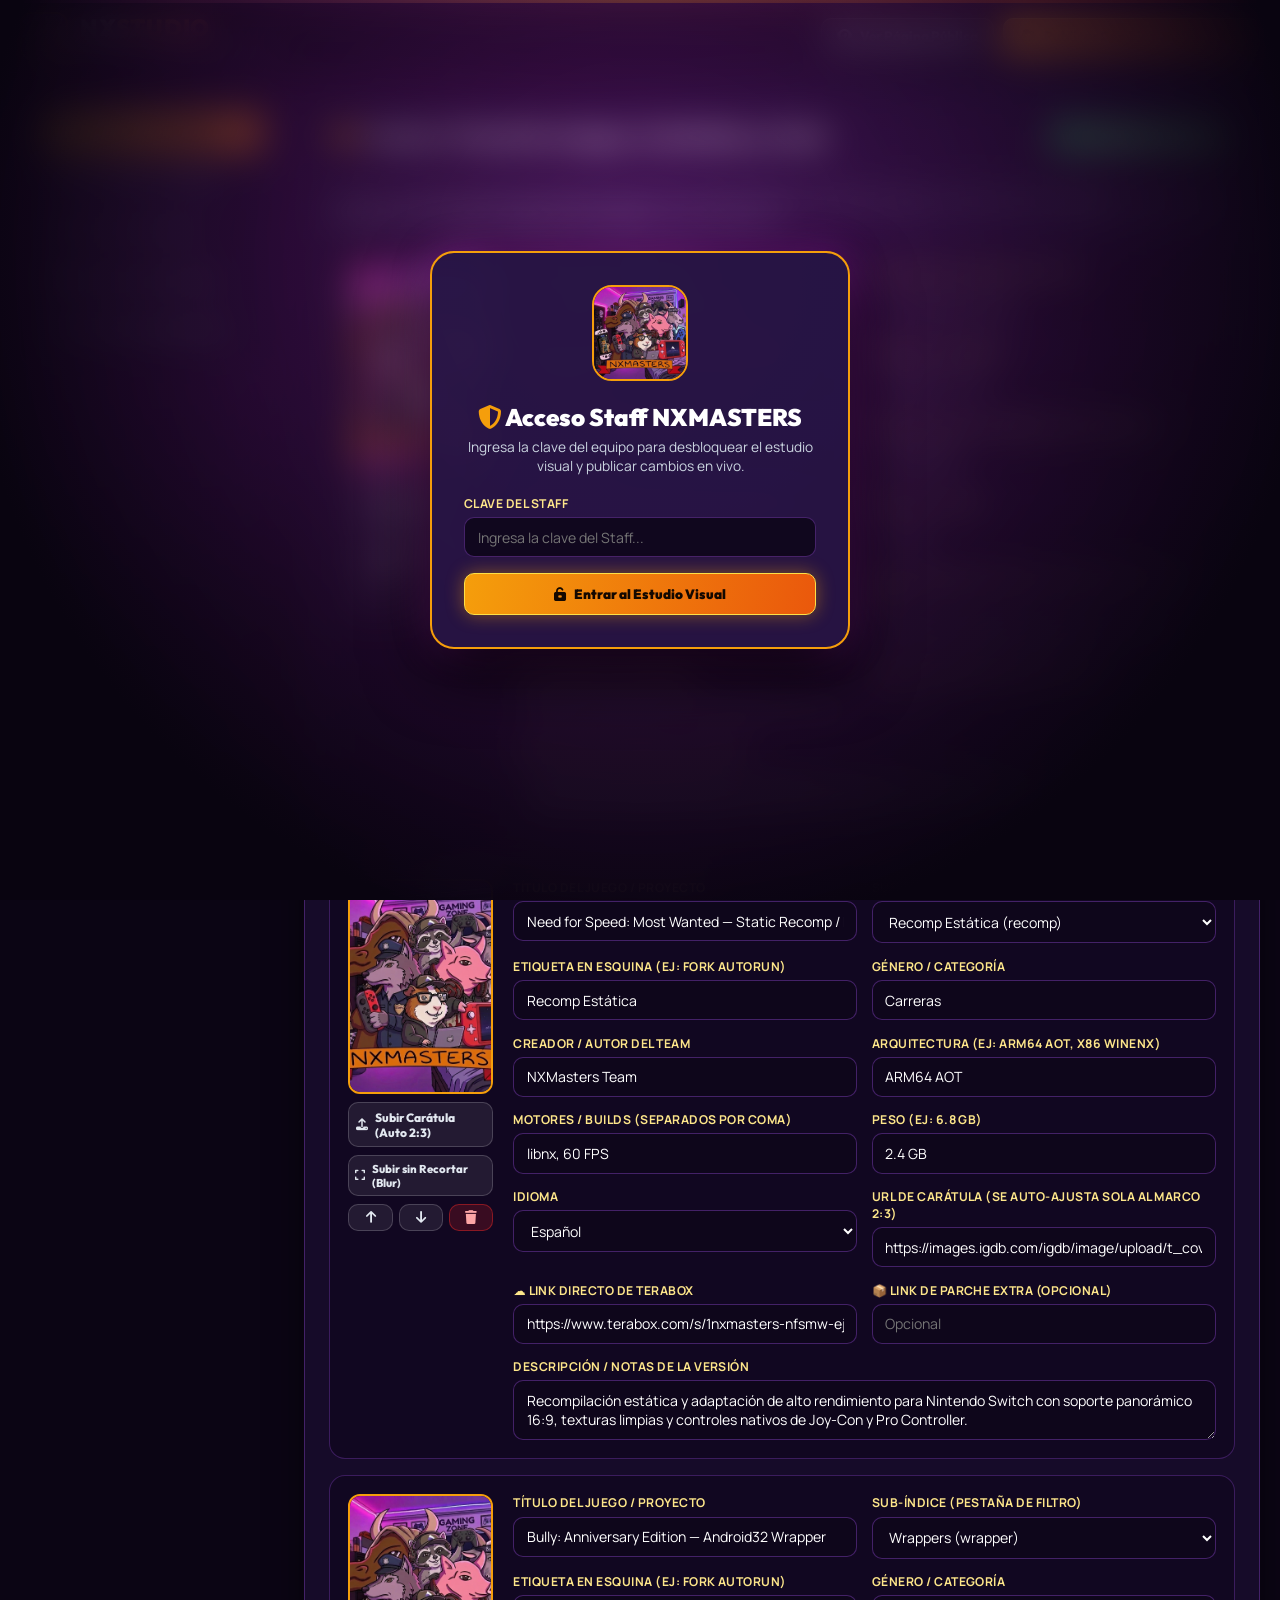
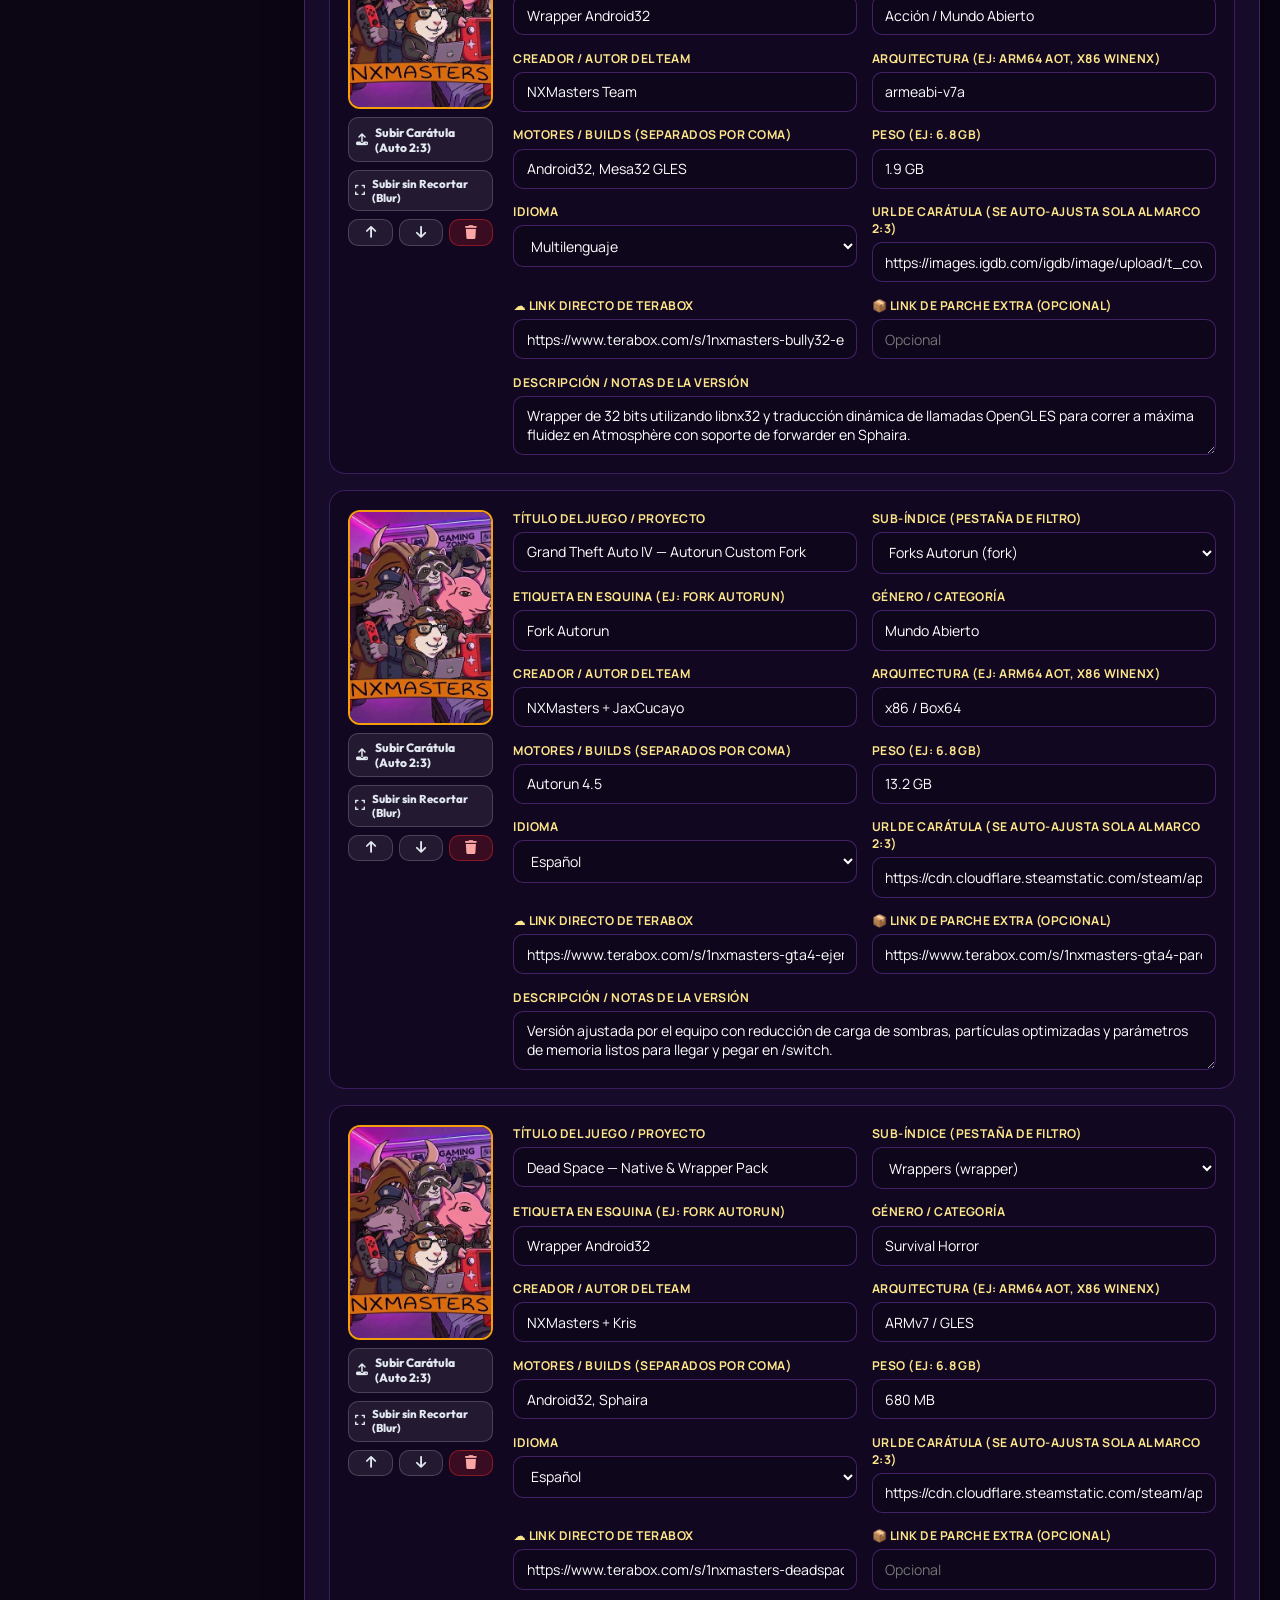
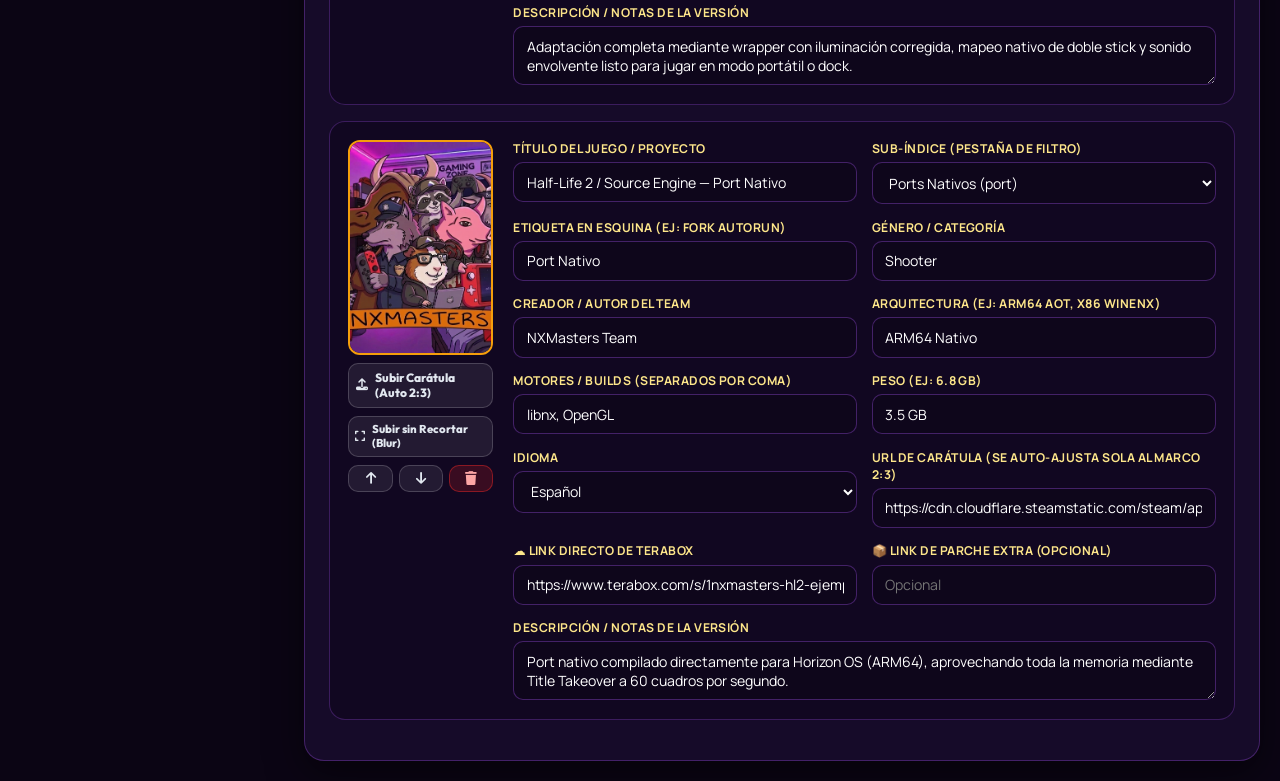
==== commit bc09ae7c: "Add automatic non-distorting 2:3 cover resizer and blur-fit option" ====
--- a/admin.html
+++ b/admin.html
@@ -478,10 +478,14 @@
             container.innerHTML = (state.games || []).map((g, idx) => `
                 <div class="editor-card">
                     <div class="cover-preview-box">
-                        <img src="${g.image || 'assets/nxmasters_logo.jpg'}" id="preview-img-${idx}" onerror="this.src='assets/nxmasters_logo.jpg'">
-                        <label class="btn-action btn-soft" style="width:100%;font-size:0.75rem;padding:0.4rem;cursor:pointer;">
-                            <i class="fa-solid fa-upload"></i> Subir Carátula
-                            <input type="file" accept="image/*" style="display:none;" onchange="handleCoverUpload(${idx}, this)">
+                        <img src="${g.image || 'assets/nxmasters_logo.jpg'}" id="preview-img-${idx}" style="object-fit:${g.fitMode === 'contain' ? 'contain' : 'cover'};" onerror="this.src='assets/nxmasters_logo.jpg'">
+                        <label class="btn-action btn-soft" style="width:100%;font-size:0.75rem;padding:0.4rem;cursor:pointer;" title="Redimensiona automáticamente al formato 2:3 sin deformar">
+                            <i class="fa-solid fa-upload"></i> Subir Carátula (Auto 2:3)
+                            <input type="file" accept="image/*" style="display:none;" onchange="handleCoverUpload(${idx}, this, 'cover')">
+                        </label>
+                        <label class="btn-action btn-soft" style="width:100%;font-size:0.71rem;padding:0.35rem;cursor:pointer;" title="Ideal para íconos cuadrados o imágenes horizontales: rellena el fondo con blur sin recortar bordes">
+                            <i class="fa-solid fa-expand"></i> Subir sin Recortar (Blur)
+                            <input type="file" accept="image/*" style="display:none;" onchange="handleCoverUpload(${idx}, this, 'blur-fit')">
                         </label>
                         <div style="display:flex;gap:0.35rem;width:100%;">
                             <button type="button" class="btn-action btn-soft" style="flex:1;padding:0.35rem;" onclick="moveGame(${idx}, -1)" title="Subir"><i class="fa-solid fa-arrow-up"></i></button>
@@ -534,7 +538,7 @@
                             </select>
                         </div>
                         <div class="field">
-                            <label>URL de Carátula (o usa el botón Subir Carátula)</label>
+                            <label>URL de Carátula (Se auto-ajusta sola al marco 2:3)</label>
                             <input type="text" id="img-input-${idx}" value="${escapeAttr(g.image)}" oninput="state.games[${idx}].image = this.value; document.getElementById('preview-img-${idx}').src = this.value">
                         </div>
                         <div class="field">
@@ -597,29 +601,53 @@
             renderAdminGames();
         }
 
-        function handleCoverUpload(idx, inputEl) {
+        // Auto-redimensionado inteligente a formato exacto 2:3 (480x720) CERO distorsión
+        function handleCoverUpload(idx, inputEl, mode = "cover") {
             const file = inputEl.files && inputEl.files[0];
             if (!file) return;
             const reader = new FileReader();
             reader.onload = (e) => {
                 const img = new Image();
                 img.onload = () => {
+                    const TARGET_W = 480;
+                    const TARGET_H = 720;
                     const canvas = document.createElement("canvas");
-                    const maxW = 480;
-                    const maxH = 720;
-                    let w = img.width;
-                    let h = img.height;
-                    if (w > maxW) { h = Math.round(h * (maxW / w)); w = maxW; }
-                    if (h > maxH) { w = Math.round(w * (maxH / h)); h = maxH; }
-                    canvas.width = w;
-                    canvas.height = h;
+                    canvas.width = TARGET_W;
+                    canvas.height = TARGET_H;
                     const ctx = canvas.getContext("2d");
-                    ctx.drawImage(img, 0, 0, w, h);
-                    const dataUrl = canvas.toDataURL("image/jpeg", 0.84);
+
+                    // 1. Pintar fondo relleno proporcional difuminado para que jamás queden bordes vacíos
+                    const bgScale = Math.max(TARGET_W / img.width, TARGET_H / img.height);
+                    const bgW = img.width * bgScale;
+                    const bgH = img.height * bgScale;
+                    const bgX = (TARGET_W - bgW) / 2;
+                    const bgY = (TARGET_H - bgH) / 2;
+
+                    if (mode === "blur-fit") {
+                        ctx.save();
+                        ctx.filter = "blur(20px) brightness(0.55)";
+                        ctx.drawImage(img, bgX - 20, bgY - 20, bgW + 40, bgH + 40);
+                        ctx.restore();
+
+                        // Encajar imagen completa al centro manteniendo proporción 1:1 exacta
+                        const fitScale = Math.min(TARGET_W / img.width, TARGET_H / img.height);
+                        const fgW = img.width * fitScale;
+                        const fgH = img.height * fitScale;
+                        const fgX = (TARGET_W - fgW) / 2;
+                        const fgY = (TARGET_H - fgH) / 2;
+                        ctx.drawImage(img, fgX, fgY, fgW, fgH);
+                    } else {
+                        // Modo 'cover': Llenar el formato 480x720 escalando proporcionalmente desde el centro sin estirar ni deformar
+                        ctx.imageSmoothingEnabled = true;
+                        ctx.imageSmoothingQuality = "high";
+                        ctx.drawImage(img, bgX, bgY, bgW, bgH);
+                    }
+
+                    const dataUrl = canvas.toDataURL("image/jpeg", 0.86);
                     state.games[idx].image = dataUrl;
                     document.getElementById(`preview-img-${idx}`).src = dataUrl;
                     document.getElementById(`img-input-${idx}`).value = dataUrl;
-                    showToast("🖼️ Carátula cargada y optimizada");
+                    showToast("🖼️ Carátula auto-redimensionada a 480x720 (2:3) sin distorsión");
                 };
                 img.src = e.target.result;
             };
--- a/styles.css
+++ b/styles.css
@@ -223,22 +223,22 @@
     display: inline-flex;
     align-items: center;
     gap: 0.5rem;
-    padding: 0.55rem 1.05rem;
-    border-radius: 999px;
-    font-family: 'Outfit', sans-serif;
-    font-weight: 700;
-    font-size: 0.86rem;
+    padding: 0.55rem 1.1rem;
+    border-radius: 999px;
+    font-family: 'Outfit', sans-serif;
+    font-weight: 800;
+    font-size: 0.88rem;
     color: #fff;
     text-decoration: none;
-    background: linear-gradient(135deg, #7e22ce, #c026d3);
-    border: 1px solid rgba(240, 171, 252, 0.45);
-    box-shadow: 0 4px 16px rgba(192, 38, 211, 0.4);
+    background: linear-gradient(135deg, #128c7e, #25d366);
+    border: 1px solid rgba(134, 239, 172, 0.55);
+    box-shadow: 0 4px 16px rgba(37, 211, 102, 0.38);
     transition: transform 0.25s var(--ease-spring), box-shadow 0.25s;
 }
 
 .community-btn:hover {
-    transform: translateY(-2px) scale(1.02);
-    box-shadow: 0 6px 22px rgba(192, 38, 211, 0.65);
+    transform: translateY(-2px) scale(1.03);
+    box-shadow: 0 6px 22px rgba(37, 211, 102, 0.65);
 }
 
 .main-wrap {
@@ -433,13 +433,18 @@
     aspect-ratio: 2 / 3;
     width: 100%;
     overflow: hidden;
-    background: #1a0b2e;
+    background: #140824;
+    display: flex;
+    align-items: center;
+    justify-content: center;
 }
 
 .cover-wrap img {
     width: 100%;
     height: 100%;
     object-fit: cover;
+    object-position: center center;
+    display: block;
     transition: transform 0.45s var(--ease-out);
 }
 
